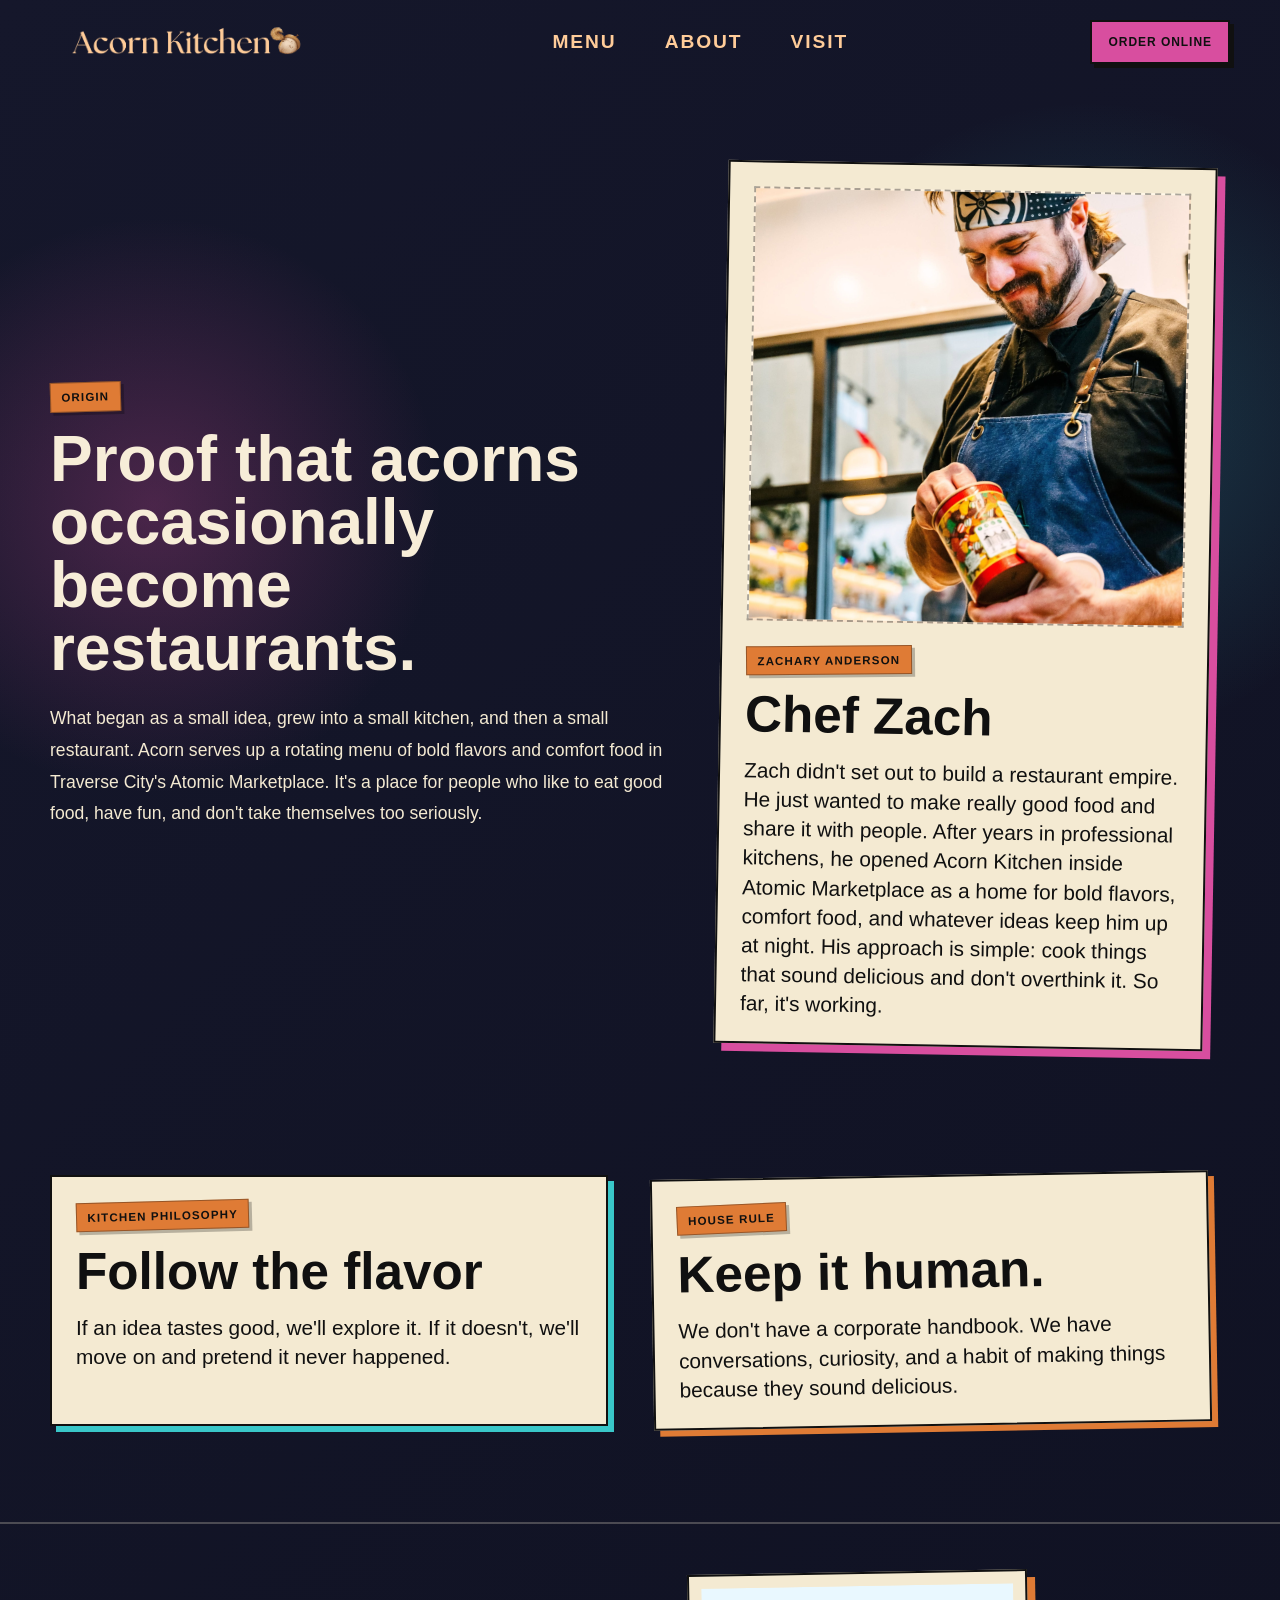
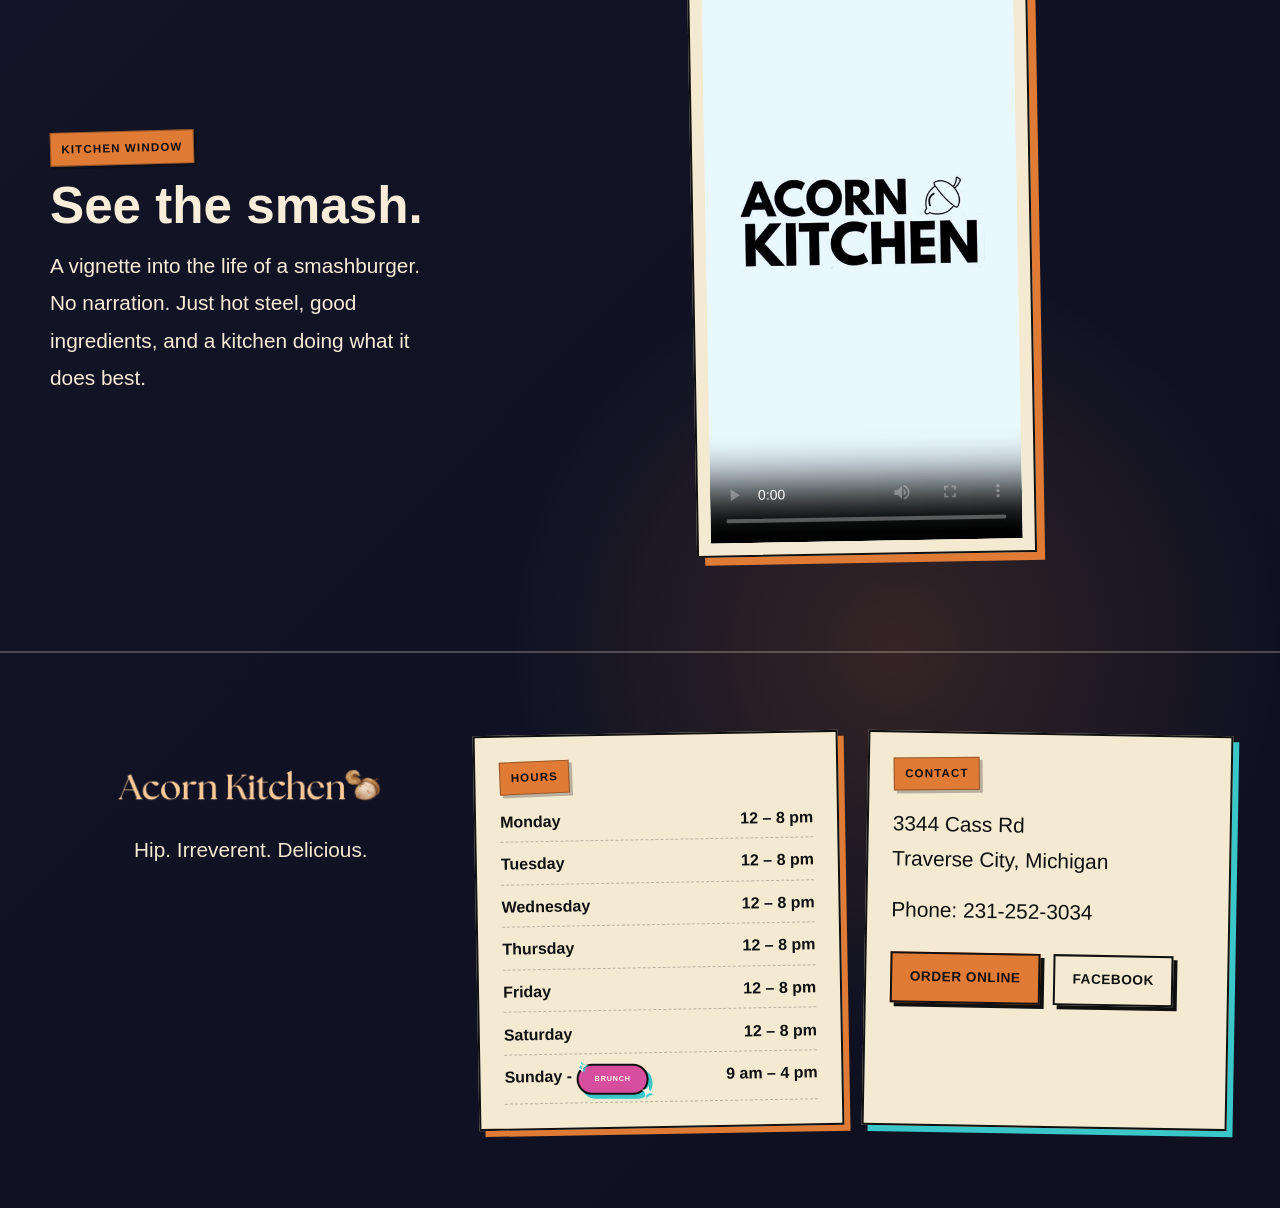
==== about.html @ ac41c6eb "Update monday hours" ====
<!DOCTYPE html>
<html lang="en">

<head>
  <!-- Google tag (gtag.js) -->
  <script async src="https://www.googletagmanager.com/gtag/js?id=G-6SKS304S5J"></script>
  <script>
    window.dataLayer = window.dataLayer || [];
    function gtag() { dataLayer.push(arguments); }
    gtag('js', new Date());

    gtag('config', 'G-6SKS304S5J');
  </script>
  <meta charset="UTF-8" />
  <meta name="viewport" content="width=device-width, initial-scale=1.0" />

  <title>About Acorn Kitchen | Chef Zach in Traverse City</title>
  <meta name="description"
    content="Acorn Kitchen is Chef Zach's Traverse City restaurant inside Atomic Marketplace, serving bold comfort food, burgers, shawarma, specials, and brunch.">

  <meta name="robots" content="index, follow">
  <link rel="canonical" href="https://acornkitchen.net/about.html">

  <meta property="og:site_name" content="Acorn Kitchen">
  <meta property="og:title" content="About Acorn Kitchen | Chef Zach in Traverse City">
  <meta property="og:description"
    content="Meet Chef Zach and Acorn Kitchen, a Traverse City restaurant inside Atomic Marketplace serving bold comfort food, burgers, shawarma, specials, and brunch.">
  <meta property="og:type" content="website">
  <meta property="og:url" content="https://acornkitchen.net/about.html">
  <meta property="og:image" content="https://acornkitchen.net/assets/images/chefzach2.jpg">
  <meta property="og:locale" content="en_US">

  <link rel="stylesheet" href="css/variables.css" />
  <link rel="stylesheet" href="css/global.css" />
  <link rel="stylesheet" href="css/navbar.css" />
  <link rel="stylesheet" href="css/footer.css" />
  <link rel="stylesheet" href="css/about.css" />

  <link rel="preconnect" href="https://fonts.googleapis.com" />
  <link rel="preconnect" href="https://fonts.gstatic.com" crossorigin />

  <link
    href="https://fonts.googleapis.com/css2?family=Syne:wght@400;500;600;700;800&family=Space+Grotesk:wght@400;500;600;700&display=swap"
    rel="stylesheet" />
  <link rel="icon" href="assets/images/fullboyhero.png">
</head>

<body>

  <header class="site-header">
    <nav class="navbar container">
      <a href="index.html" class="logo">
        <img src="assets/logos/acorn-wordmark-boy.png" alt="Acorn Kitchen" />
      </a>

      <ul class="nav-links">
        <li><a href="menu.html">Menu</a></li>
        <li><a href="about.html">About</a></li>
        <li><a href="contact.html">Visit</a></li>
      </ul>

      <a href="https://www.toasttab.com/local/order/acorn-kitchen-3344-cass-rd" class="order-btn" target="_blank"
        rel="noopener noreferrer">
        Order Online
      </a>
    </nav>
  </header>

  <main>

    <section class="about-hero">
      <div class="container about-layout">

        <div class="about-copy">
          <p class="stamp">Origin</p>

          <h1>
            Proof that acorns occasionally become restaurants.
          </h1>
          <p>
            What began as a small idea, grew into a small kitchen, and then a small restaurant.
            Acorn serves up a rotating menu of bold flavors and comfort food in Traverse City's Atomic Marketplace. It's
            a place for people who like to eat good food, have fun, and don't take themselves too seriously.
          </p>
        </div>

        <div class="chef-card">
          <div class="chef-photo">
            <img src="assets/images/chefzach2.jpg" alt="Chef Zach of Acorn Kitchen" />
          </div>

          <p class="stamp">Zachary Anderson</p>
          <h2>Chef Zach</h2>

          <p>
            Zach didn't set out to build a restaurant empire. He just wanted to make really good food and share it with
            people.
            After years in professional kitchens, he opened Acorn Kitchen inside Atomic Marketplace as a home for bold
            flavors,
            comfort food, and whatever ideas keep him up at night. His approach is simple: cook things that sound
            delicious and don't overthink it. So far, it's working.

          </p>
        </div>

      </div>
    </section>

    <section class="about-notes">
      <div class="container notes-grid">

        <article class="note-card">
          <p class="stamp">Kitchen Philosophy</p>
          <h2>Follow the flavor</h2>
          <p>
            If an idea tastes good, we'll explore it. If it doesn't, we'll move on and pretend it never happened.
          </p>
        </article>

        <article class="note-card">
          <p class="stamp">House Rule</p>
          <h2>Keep it human.</h2>
          <p>
            We don't have a corporate handbook. We have conversations, curiosity, and a habit of making things because
            they sound delicious.
          </p>
        </article>
      </div>
    </section>
    <section class="about-video">
      <div class="container video-card">
        <div class="video-copy">
          <p class="stamp">Kitchen Window</p>
          <h2>See the smash.</h2>
          <p>
            A vignette into the life of a smashburger. No narration. Just hot steel, good ingredients, and a kitchen
            doing what it does best.
          </p>
        </div>
        <div class="video-frame">
          <video id="burger-video" controls poster="assets/images/acorn-intro-poster.jpg">
            <source src="assets/videos/acorn-intro.mp4" type="video/mp4" />
            Your browser does not support the video tag.
          </video>
        </div>
      </div>
    </section>
  </main>
  <footer class="site-footer" id="visit">
    <div class="container footer-grid">
      <div class="footer-brand">
        <img src="assets/logos/acorn-wordmark-boy.png" alt="Acorn Kitchen" />
        <p>Hip. Irreverent. Delicious.</p>
      </div>

      <div class="footer-card">
        <p class="stamp">Hours</p>
        <ul class="hours-list">
          <li><span>Monday</span><span>12 – 8 pm</span></li>
          <li><span>Tuesday</span><span>12 – 8 pm</span></li>
          <li><span>Wednesday</span><span>12 – 8 pm</span></li>
          <li><span>Thursday</span><span>12 – 8 pm</span></li>
          <li><span>Friday</span><span>12 – 8 pm</span></li>
          <li><span>Saturday</span><span>12 – 8 pm</span></li>
          <li><span>Sunday - <div class="brunch-badge">Brunch</div></span><span>9 am – 4 pm</span></li>
        </ul>
      </div>

      <div class="footer-card">
        <p class="stamp">Contact</p>

        <p>
          3344 Cass Rd<br />
          Traverse City, Michigan
        </p>

        <p>
          Phone: <a href="tel:+12312523034">231-252-3034</a>
        </p>

        <div class="footer-actions">
          <a href="https://www.toasttab.com/local/order/acorn-kitchen-3344-cass-rd" class="btn btn-dark" target="_blank"
            rel="noopener noreferrer">
            Order Online
          </a>

          <a href="https://www.facebook.com/profile.php?id=61582968557086" class="btn btn-paper" target="_blank"
            rel="noopener noreferrer">
            Facebook
          </a>
        </div>
      </div>
    </div>
  </footer>
</body>
<script>
  const video = document.getElementById('burger-video');
  video.volume = 0.25;
</script>

</html>
---- css/variables.css ----
:root {
  --bg: #15172b;
  --bg-deep: #0e1020;

  --paper: #f4ead2;
  --paper-dark: #dbcaa6;

  --ink: #101010;
  --cream-ink: #f7edd8;
  --logo-ink: #ffcc99;

  --brown: #7a3b18;
  --olive: #9b9a4a;
  --orange: #df7b35;
  --pink: #d84e9f;
  --cyan: #39c7c9;
  --cherry: #c72f3a;
  --cherry-dark: #9f1f2f;

  --white: #fff8e8;

  --container: 1180px;

  --heading-font: "Sora", sans-serif;
--body-font: "Sora", sans-serif;

  --border: 2px solid var(--ink);
  --stamp-border: 1px solid rgba(16,16,16,.35);
}
---- css/global.css ----
@import url("./variables.css");

*,
*::before,
*::after {
  box-sizing: border-box;
}

html {
  scroll-behavior: smooth;
}

body {
  position: relative;
  margin: 0;
  background:
    radial-gradient(circle at 12% 18%, rgba(216, 78, 159, 0.28), transparent 18rem),
    radial-gradient(circle at 85% 15%, rgba(57, 199, 201, 0.22), transparent 20rem),
    radial-gradient(circle at 70% 80%, rgba(223, 123, 53, 0.18), transparent 24rem),
    linear-gradient(135deg, var(--bg), var(--bg-deep));
  color: var(--cream-ink);
  font-family: var(--body-font);
  line-height: 1.5;
  overflow-x: hidden;
}


img {
  display: block;
  max-width: 100%;
}

a {
  color: inherit;
  text-decoration: none;
}

ul {
  margin: 0;
  padding: 0;
  list-style: none;
}

button {
  font: inherit;
}

.container {
  width: min(var(--container), calc(100% - 2rem));
  margin-inline: auto;
}

h1,
h2,
h3 {
  margin: 0;
  font-family: var(--heading-font);
  line-height: 0.98;
}

h1 {
  font-size: clamp(3rem, 6vw, 5.8rem);
}

h2 {
  font-size: clamp(2.2rem, 4vw, 4rem);
}

p {
  margin: 0;
}

.btn {
  display: inline-flex;
  align-items: center;
  justify-content: center;
  width: fit-content;
  padding: 0.85rem 1.1rem;
  border: var(--border);
  font-size: 0.85rem;
  font-weight: 800;
  text-transform: uppercase;
  letter-spacing: 0.04em;
  box-shadow: 4px 4px 0 var(--ink);
  transition: transform 160ms ease, box-shadow 160ms ease;
}

.btn:hover {
  transform: translate(2px, 2px);
  box-shadow: 2px 2px 0 var(--ink);
}

.btn-dark {
  background: var(--orange);
  color: var(--ink);
}

.btn-paper {
  background: var(--paper);
  color: var(--ink);
}
.btn-cherry-order {
  background: var(--cherry-dark);
  color: var(--ink);
}

.btn-cherry-directions {
  background: var(--paper);
  color: var(--ink);
}

.stamp {
  display: inline-block;
  width: fit-content;

  margin-bottom: 1rem;
  padding: 0.35rem 0.65rem;

  background: var(--orange);
  color: var(--ink);

  border: var(--stamp-border);

  box-shadow: 3px 3px 0 rgba(0, 0, 0, 0.25);

  font-size: 0.72rem;
  font-weight: 900;

  text-transform: uppercase;
  letter-spacing: 0.1em;

  transform: rotate(-1.5deg);
}

.stamp-light {
  background: var(--paper);
  color: var(--ink);
}

::selection {
  background: var(--orange);
  color: var(--ink);
}
.feed-section {
  padding: clamp(3rem, 6vw, 5rem) 0;
}

.split-section {
  display: grid;
  grid-template-columns: 0.85fr minmax(280px, 520px);
  gap: clamp(2rem, 5vw, 4rem);
  align-items: start;
}

.feed-section h2 {
  max-width: 9ch;
}

.facebook-frame {
  width: 100%;
  max-width: 520px;
  justify-self: end;

  padding: 0.75rem;
  background: var(--paper);
  border: var(--border);
  box-shadow: 8px 8px 0 var(--cyan);

  overflow: hidden;
  transform: rotate(-0.5deg);
}

.facebook-frame iframe {
  display: block;
  width: 100%;
  max-width: 100%;
  height: 520px;
  border: 0;
  overflow: hidden;
  background: var(--white);
}
.brunch-badge {
  position: relative;
  display: inline-flex;
  align-items: center;
  width: fit-content;
  left: 0.rem;
  padding: 0.5rem 1rem;
  background: var(--pink);
  color: var(--white);
  border: 2px solid var(--ink);
  border-radius: 999px;
  font-size: 0.45rem;
  font-weight: 900;
  text-transform: uppercase;
  letter-spacing: 0.12em;

  box-shadow: 4px 4px 0 var(--cyan);
  transform: rotate(1deg);
}

.brunch-badge::before,
.brunch-badge::after {
  position: absolute;
  color: var(--white);
  line-height: 1;
  text-shadow: 1px 1px 1px var(--cyan);
  pointer-events: none;
  z-index: 2;
  font-weight: 600;
}

.brunch-badge::before {
  content: "✧";
  top: -0.35rem;
  left: -0.25rem;
  font-size: 1rem;
  transform: rotate(-18deg);
}

.brunch-badge::after {
  content: "✦";
  right: -0.5rem;
  bottom: -0.45rem;
  font-size: 0.95rem;
  transform: rotate(18deg);
}
.tourist-pop {
  position: fixed;
  right: 1rem;
  bottom: 1rem;
  z-index: 999;

  width: min(340px, calc(100vw - 2rem));
  padding: 1rem;

  background: var(--paper);
  color: var(--ink);
  border: var(--border);
  box-shadow: 6px 6px 0 var(--cherry-dark);

  transform: rotate(-0.5deg);
}

.tourist-pop[hidden] {
  display: none;
}

.tourist-pop-close {
  position: absolute;
  top: 0.4rem;
  right: 0.55rem;

  border: 0;
  background: transparent;
  color: var(--ink);

  font-size: 1.6rem;
  font-weight: 900;
  line-height: 1;
  cursor: pointer;
}

.tourist-pop-kicker {
  margin-bottom: 0.35rem;
  color: var(--cherry-dark);
  font-size: 0.68rem;
  font-weight: 900;
  text-transform: uppercase;
  letter-spacing: 0.1em;
}

.tourist-pop h2 {
  margin-bottom: 0.45rem;
  font-size: clamp(1.35rem, 4vw, 1.8rem);
}

.tourist-pop p {
  margin-bottom: 0.75rem;
  font-size: 0.9rem;
  font-weight: 600;
  line-height: 1.4;
}

.tourist-pop-actions {
  display: flex;
  gap: 0.55rem;
  flex-wrap: wrap;
}
.tourist-pop-actions .btn {
  padding: 0.65rem 0.8rem;
  font-size: 0.72rem;
}
@media (max-width: 650px) {
  .tourist-pop {
    left: 0.75rem;
    right: 0.75rem;
    bottom: 0.75rem;
    width: auto;
    padding: 0.9rem;
    transform: none;
  }

  .tourist-pop h2 {
    font-size: 1.35rem;
  }

  .tourist-pop-actions .btn {
    flex: 1;
    width: auto;
  }
}
@media (max-width: 800px) {
  .split-section {
    grid-template-columns: 1fr;
  }

  .facebook-frame {
    justify-self: stretch;
    max-width: 100%;
    transform: none;
  }
}
@media (max-width: 650px) {
  h1 {
    font-size: clamp(2.5rem, 13vw, 4rem);
  }

  h2 {
    font-size: clamp(2rem, 10vw, 3rem);
  }

  .container {
    width: calc(100% - 2.5rem);
    max-width: var(--container);
    margin-inline: auto;

  }

  .btn {
    width: 100%;
    text-align: center;
  }
}
---- css/navbar.css ----
.site-header {
  padding: 1.25rem 0;
}

.navbar {
  display: flex;
  align-items: center;
  justify-content: space-between;
  gap: 2rem;
}

.logo {
  position: relative;
  display: block;
  width: 260px;
  padding-left: 1rem;
}

.logo img {
  width: 100%;
  height: auto;
}

.nav-links {
  display: flex;
  align-items: center;
  gap: 3rem;
}

.nav-links a {
  color: var(--logo-ink);

  font-size: 1.2rem;
  font-weight: 800;

  text-transform: uppercase;
  letter-spacing: 0.1em;
  transition: .2s ease;
}

.nav-links li:nth-child(2) a {

  color: var(--logo-ink);

}

.nav-links li:nth-child(3) a {

  color: var(--logo-ink);

}

.nav-links a:hover {
  transform: translateY(-2px);
  color: var(--orange);
}

.order-btn {
  padding: 0.7rem 1rem;

  background: var(--pink);
  color: var(--ink);

  border: var(--border);

  box-shadow: 4px 4px 0 var(--ink);

  font-size: 0.75rem;
  font-weight: 800;

  text-transform: uppercase;
  letter-spacing: 0.08em;
}

.order-btn:hover {
  transform: translate(2px, 2px);
  box-shadow: 2px 2px 0 var(--ink);
}

@media (max-width: 900px) {
  .navbar {
    flex-direction: column;
    align-items: flex-start;
  }

  .logo {
    width: min(230px, 80vw);
    margin: 0 auto;
  }

  .nav-links {
    width: 100%;

    display: flex;
    justify-content: center;
    align-items: center;

    gap: 1.25rem;

    flex-wrap: wrap;
  }

  .nav-links li {
    display: flex;
  }

  .nav-links a {
    font-size: 0.9rem;
    letter-spacing: 0.06em;
  }

  .order-btn {
    width: min(180px, 100%);
    justify-content: center;
    margin: 0 auto;
    text-align: center;
  }
}
@media (max-width: 650px) {

  .site-header {
    padding: 1rem 0;
  }

  .navbar {
    gap: 1rem;

    flex-direction: column;
    align-items: center;

    text-align: center;
  }

  .logo {
    width: min(230px, 80vw);
    margin: 0 auto;
  }

  .nav-links {
    width: 100%;

    display: flex;
    justify-content: center;
    align-items: center;

    gap: 1.25rem;

    flex-wrap: wrap;
  }

  .nav-links li {
    display: flex;
  }

  .nav-links a {
    font-size: 0.9rem;
    letter-spacing: 0.06em;
  }

  .order-btn {
    width: min(280px, 100%);
    justify-content: center;
  }

}
---- css/footer.css ----
.site-footer {
  padding: 5rem 0;
  border-top: 2px solid rgba(247, 237, 216, 0.25);
}

.footer-grid {
  display: grid;
  grid-template-columns: 1.1fr 1fr 1fr;
  gap: 1.5rem;
  align-items: stretch;
}

.footer-brand {
  padding: 2rem;
}

.footer-brand img {
  width: 280px;
  margin: 0 auto 1.5rem;
}

.footer-brand p {
  max-width: 34ch;
  color: var(--paper);
  line-height: 1.7;
  text-align: center;
}

.footer-card {
  padding: 1.5rem;
  background: var(--paper);
  color: var(--ink);
  border: var(--border);
  box-shadow: 6px 6px 0 var(--orange);
}

.footer-card:nth-child(2) {
  transform: rotate(-1deg);
}

.footer-card:nth-child(3) {
  transform: rotate(1deg);
  box-shadow: 6px 6px 0 var(--cyan);
}

.hours-list {
  display: grid;
  gap: 0.65rem;
}

.hours-list li {
  display: flex;
  justify-content: space-between;
  gap: 1rem;
  border-bottom: 1px dashed rgba(16, 16, 16, 0.25);
  padding-bottom: 0.45rem;
  font-weight: 700;
}

.footer-card p {
  margin-bottom: 1rem;
  line-height: 1.7;
}

.footer-actions {
  display: flex;
  flex-wrap: wrap;
  gap: 0.8rem;
  margin-top: 1.5rem;
}

@media (max-width: 900px) {
  .footer-grid {
    grid-template-columns: 1fr;
  }

  .footer-brand {
    display: flex;
    flex-direction: column;
    align-items: center;
    text-align: center;
  }

  .footer-brand p {
    margin-left: auto;
    margin-right: auto;
  }

  .footer-card {
    transform: none !important;
  }
}
@media (max-width: 650px) {
  .category-card,
  .chef-card,
  .note-card,
  .visit-card,
  .hours-card,
  .footer-card,
  .menu-cta-card {
    transform: none !important;
    box-shadow: 5px 5px 0 var(--orange);
  }

  .hours-list li {
    flex-direction: column;
    gap: 0.15rem;
  }
}
---- css/about.css ----
.about-hero {
  padding: 5rem 0;
}
.about-layout {
  display: grid;
  grid-template-columns: 1.1fr 0.9fr;
  gap: 3rem;
  align-items: center;
}
h1 {
    font-size: 4rem;
}
.about-copy p:not(.stamp) {
  max-width: 620px;
  margin-top: 1.5rem;
  color: var(--paper);
  font-size: 1.1rem;
  line-height: 1.8;
}

.chef-card,
.note-card {
  background: var(--paper);
  color: var(--ink);
  border: var(--border);
  margin-right: 20px;
}

.chef-card {
  padding: 1.5rem;
  box-shadow: 8px 8px 0 var(--pink);
  transform: rotate(1deg);
}

.chef-photo {
  display: grid;
  place-items: center;
  min-height: 360px;
  margin-bottom: 1.5rem;
  border: 2px dashed rgba(16, 16, 16, 0.35);
  background:
    linear-gradient(135deg, rgba(223, 123, 53, 0.18), transparent),
    var(--white);
}

.chef-photo span {
  font-weight: 800;
  text-transform: uppercase;
  letter-spacing: 0.08em;
}

.chef-card h2,
.note-card h2 {
  margin-bottom: 1rem;
}

.chef-card p,
.note-card p {
  line-height: 1.4;
}

.about-notes {
  padding: 3rem 0 6rem;
}

.notes-grid {
  display: grid;
  grid-template-columns: 1fr 1fr;
  gap: 1.5rem;
}

.note-card {
  padding: 1.5rem;
  box-shadow: 6px 6px 0 var(--cyan);
}

.note-card:nth-child(2) {
  box-shadow: 6px 6px 0 var(--orange);
  transform: rotate(-1deg);
}
.about-video {
  border-top: 2px solid rgba(247, 237, 216, 0.25);
  padding: 0 0 6rem;
  padding-top: 3rem;
}

.video-card {
  display: grid;
  grid-template-columns: 0.7fr 1.3fr;
  gap: 3rem;
  align-items: center;
}

.video-frame {
  max-width: 340px;
  margin: 0 auto;
  padding: 0.75rem;
  background: var(--paper);
  border: var(--border);
  box-shadow: 8px 8px 0 var(--orange);
  transform: rotate(-1deg);
}

.video-frame video {
  display: block;
  width: 100%;
  aspect-ratio: 9 / 16;
  object-fit: cover;
}

.video-copy h2 {
  margin-bottom: 1rem;
}

.video-copy p {
  max-width: 55ch;
  line-height: 1.8;
}
p {
  font-size: 1.3rem;
  font-weight: 400;
}
@media (max-width: 900px) {
  .about-layout,
  .notes-grid {
    grid-template-columns: 1fr;
  }

  .chef-card,
  .note-card {
    transform: none !important;
    padding: 1.15rem;
  }
  .video-card {
    grid-template-columns: 1fr;

  }
}
@media (max-width: 650px) {
  .category-card,
  .chef-card,
  .note-card,
  .visit-card,
  .hours-card,
  .footer-card,
  .menu-cta-card {
    transform: none !important;
  }

  .hours-list li {
    flex-direction: column;
    gap: 0.15rem;
  }
  .about-video {
    padding: 0 0 4rem;
  }

  .video-card {
    padding: 1.15rem;
  }

  .video-copy h2 {
    font-size: 1.6rem;
  }
}
@media (max-width: 900px) {
  .about-hero {
    padding: 4rem 0 3rem;
  }

  .about-layout {
    gap: 2.25rem;
  }

  h1 {
    font-size: clamp(2.6rem, 8vw, 4rem);
    line-height: 0.95;
  }

  .about-copy p:not(.stamp) {
    max-width: 100%;
  }
}

@media (max-width: 650px) {
  .about-hero {
    padding: 3rem 0 2rem;
  }

  .about-layout {
    gap: 2rem;
  }

  h1 {
    font-size: clamp(2.35rem, 13vw, 3.25rem);
    line-height: 0.95;
  }

  .about-copy p:not(.stamp) {
    margin-top: 1rem;
    font-size: 1rem;
    line-height: 1.65;
  }

  .chef-card,
  .note-card {
    padding: 1.15rem;
  }

  .chef-photo {
    min-height: 240px;
    margin-bottom: 1rem;
  }

  .chef-card h2,
  .note-card h2 {
    font-size: 1.45rem;
  }

  .about-notes {
    padding: 2rem 0 4rem;
  }

  .notes-grid {
    gap: 1.25rem;
  }

  .category-card,
  .chef-card,
  .note-card,
  .visit-card,
  .hours-card,
  .footer-card,
  .menu-cta-card {
    transform: none !important;
  }

  .hours-list li {
    flex-direction: column;
    gap: 0.15rem;
  }
}
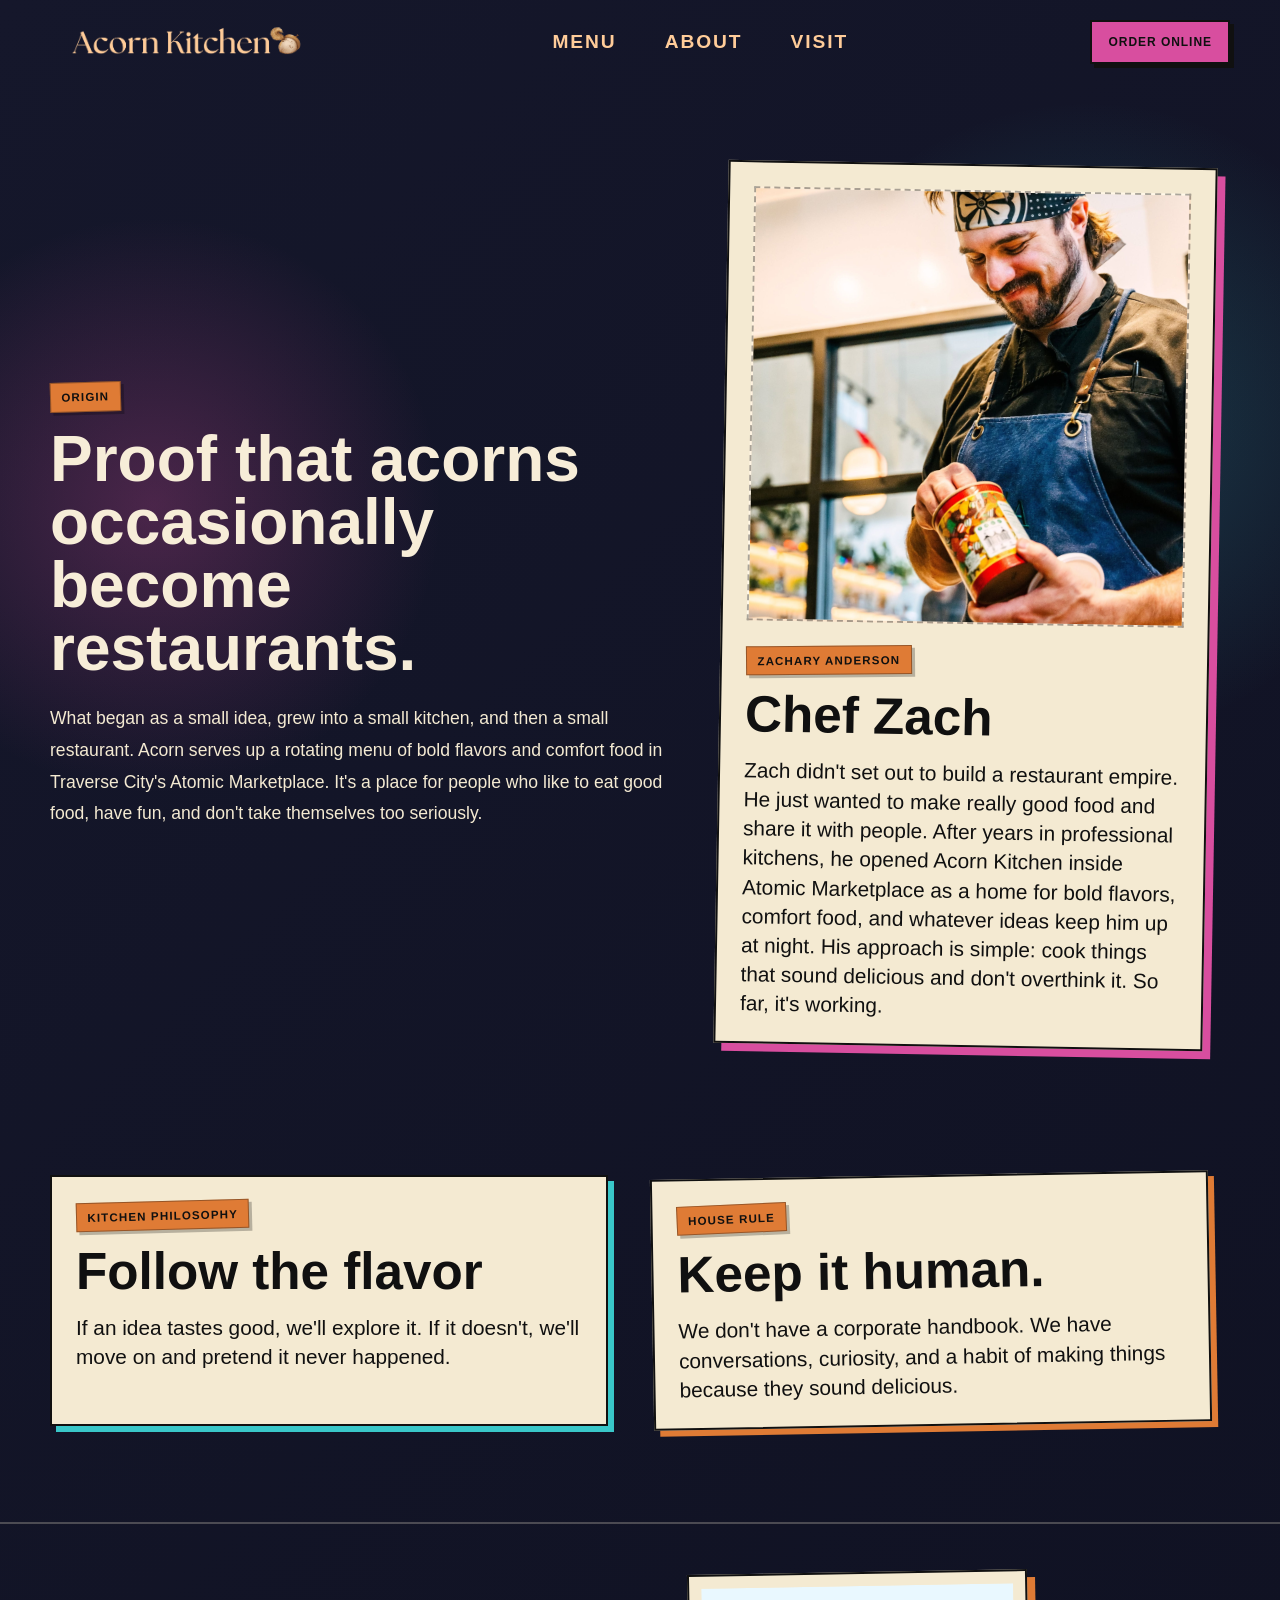
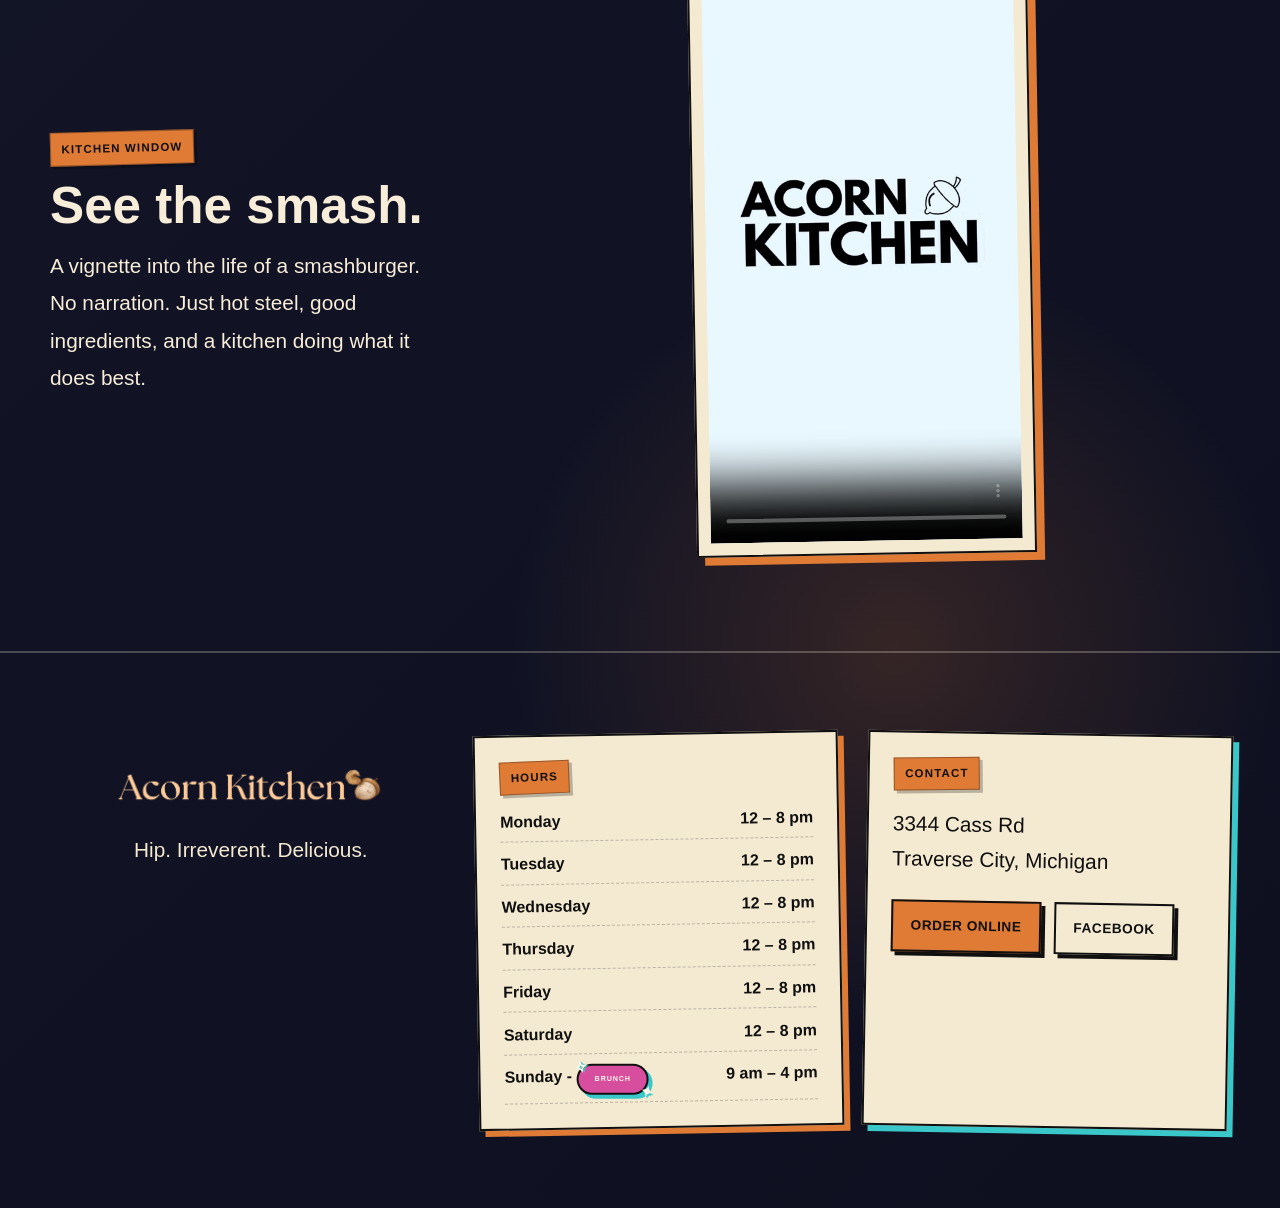
==== commit f87e0031: "Pause phone number" ====
--- a/about.html
+++ b/about.html
@@ -173,11 +173,11 @@
           3344 Cass Rd<br />
           Traverse City, Michigan
         </p>
-
+        <!-- PAUSE PHONE NUMBER
         <p>
           Phone: <a href="tel:+12312523034">231-252-3034</a>
         </p>
-
+        -->
         <div class="footer-actions">
           <a href="https://www.toasttab.com/local/order/acorn-kitchen-3344-cass-rd" class="btn btn-dark" target="_blank"
             rel="noopener noreferrer">
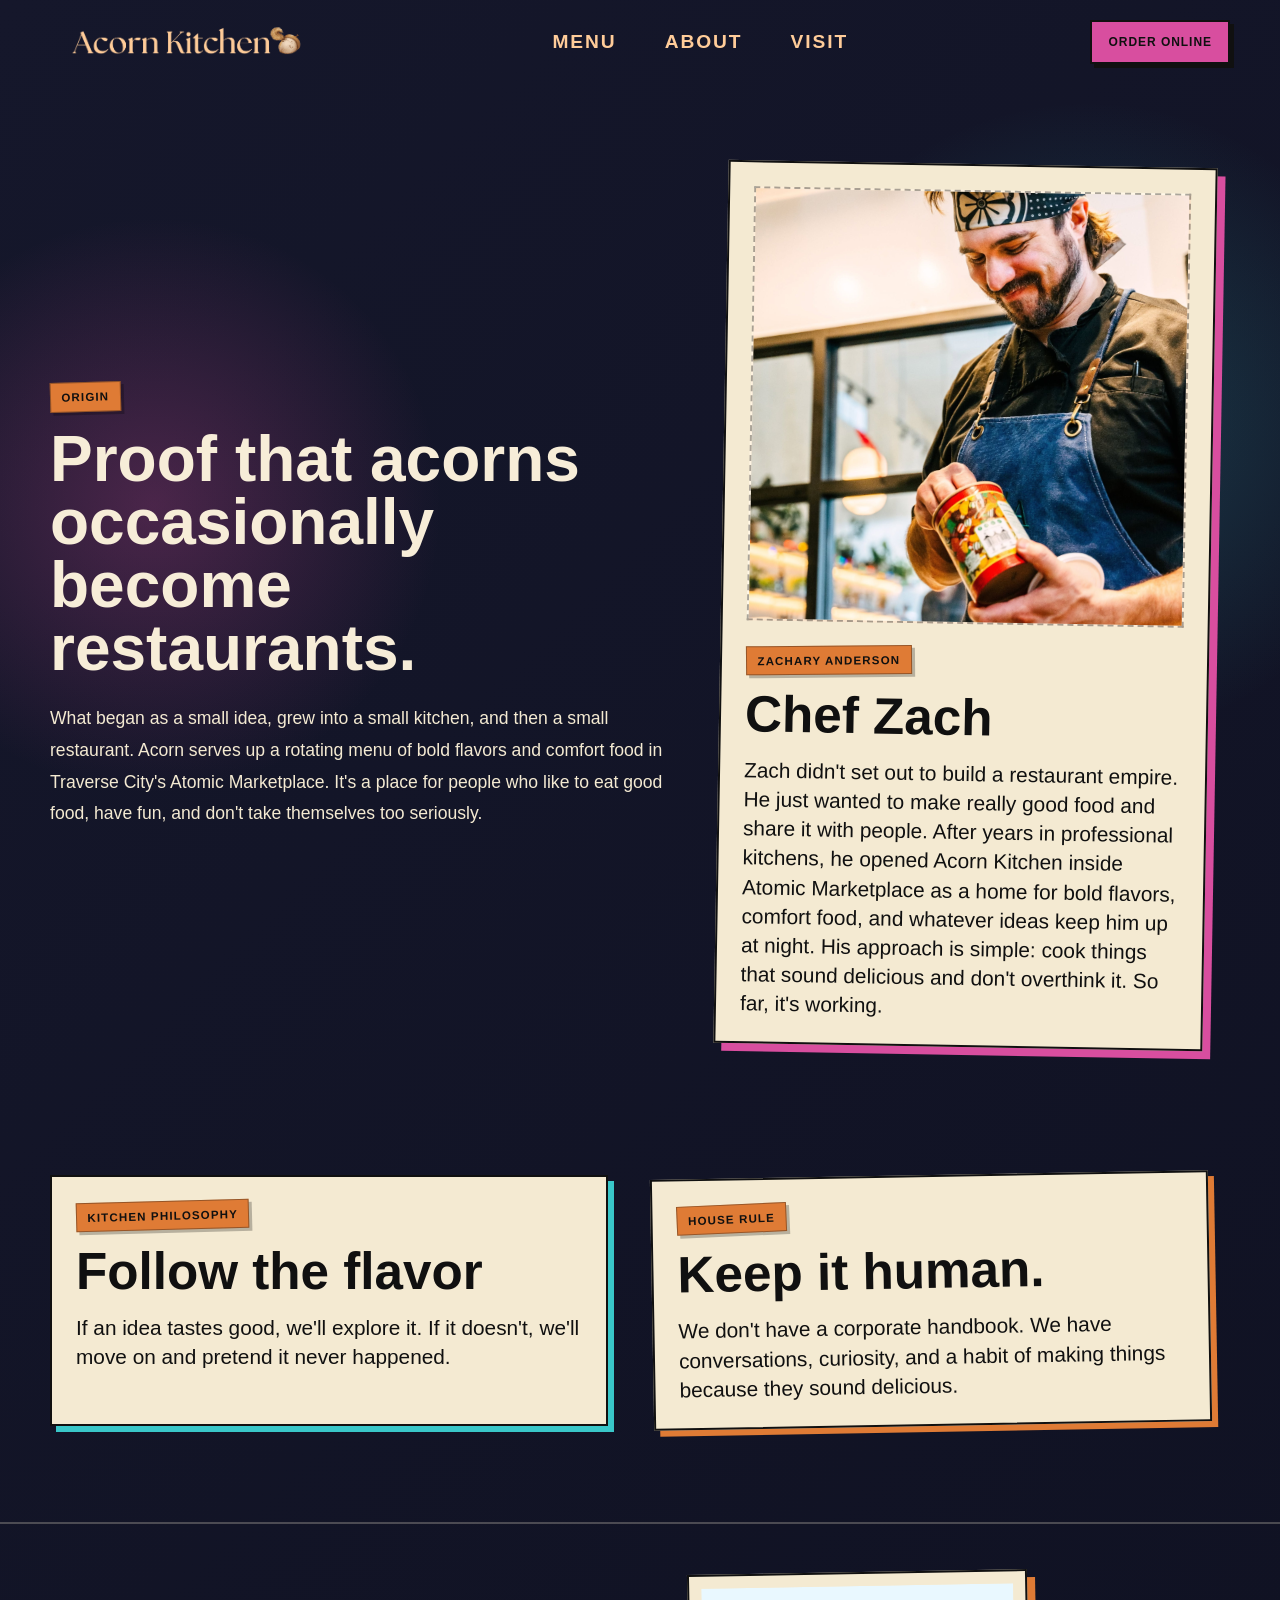
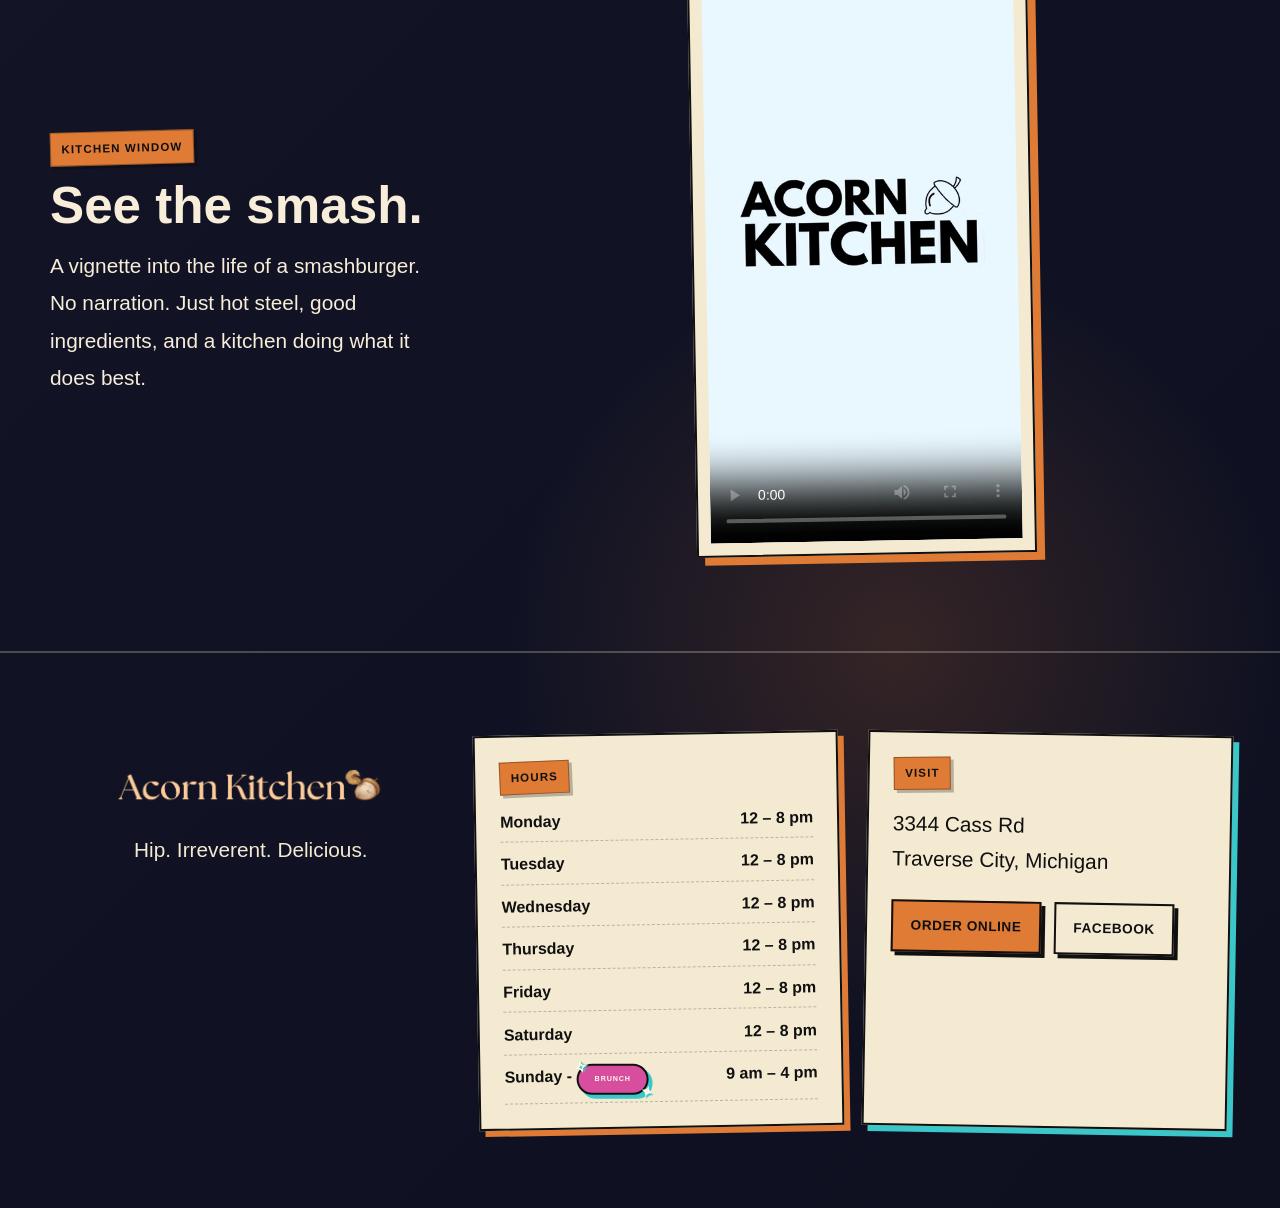
==== commit 873d933f: "Remove phone number from contact page and change CONTACT stamps to VISIT" ====
--- a/about.html
+++ b/about.html
@@ -167,7 +167,7 @@
       </div>
 
       <div class="footer-card">
-        <p class="stamp">Contact</p>
+        <p class="stamp">Visit</p>
 
         <p>
           3344 Cass Rd<br />
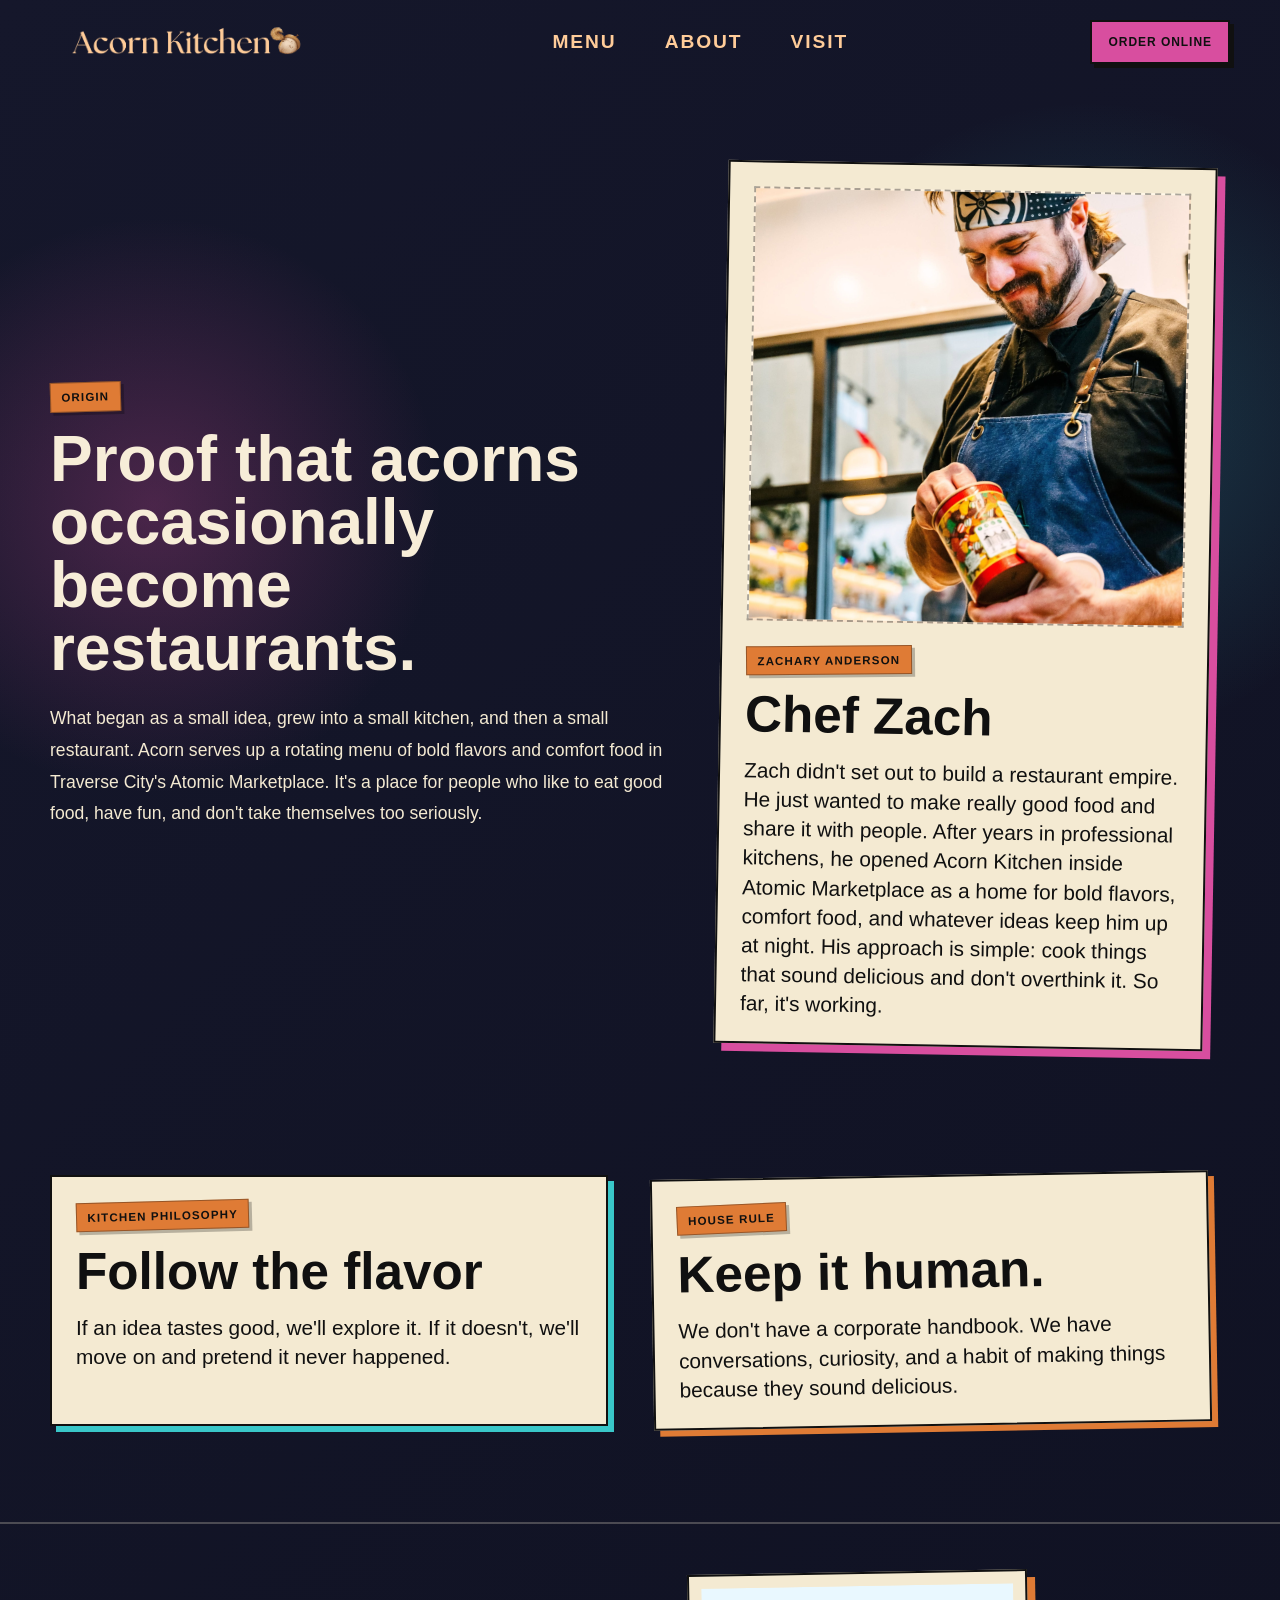
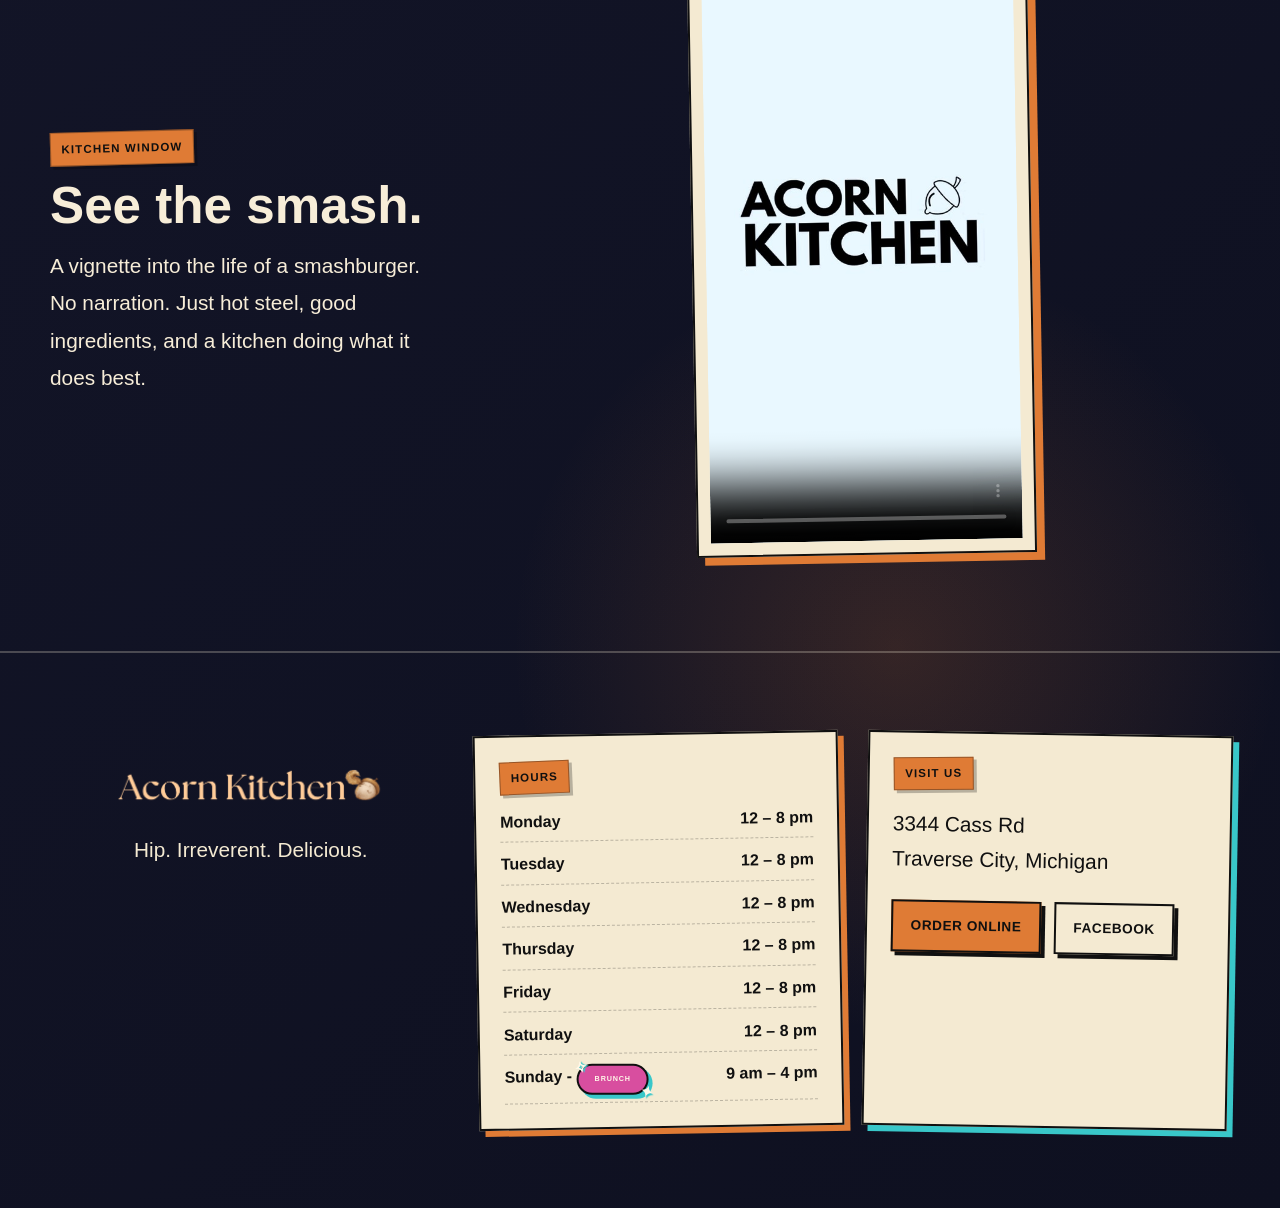
==== commit 0c0e6360: "change visit stamps to visit us" ====
--- a/about.html
+++ b/about.html
@@ -167,7 +167,7 @@
       </div>
 
       <div class="footer-card">
-        <p class="stamp">Visit</p>
+        <p class="stamp">Visit Us</p>
 
         <p>
           3344 Cass Rd<br />
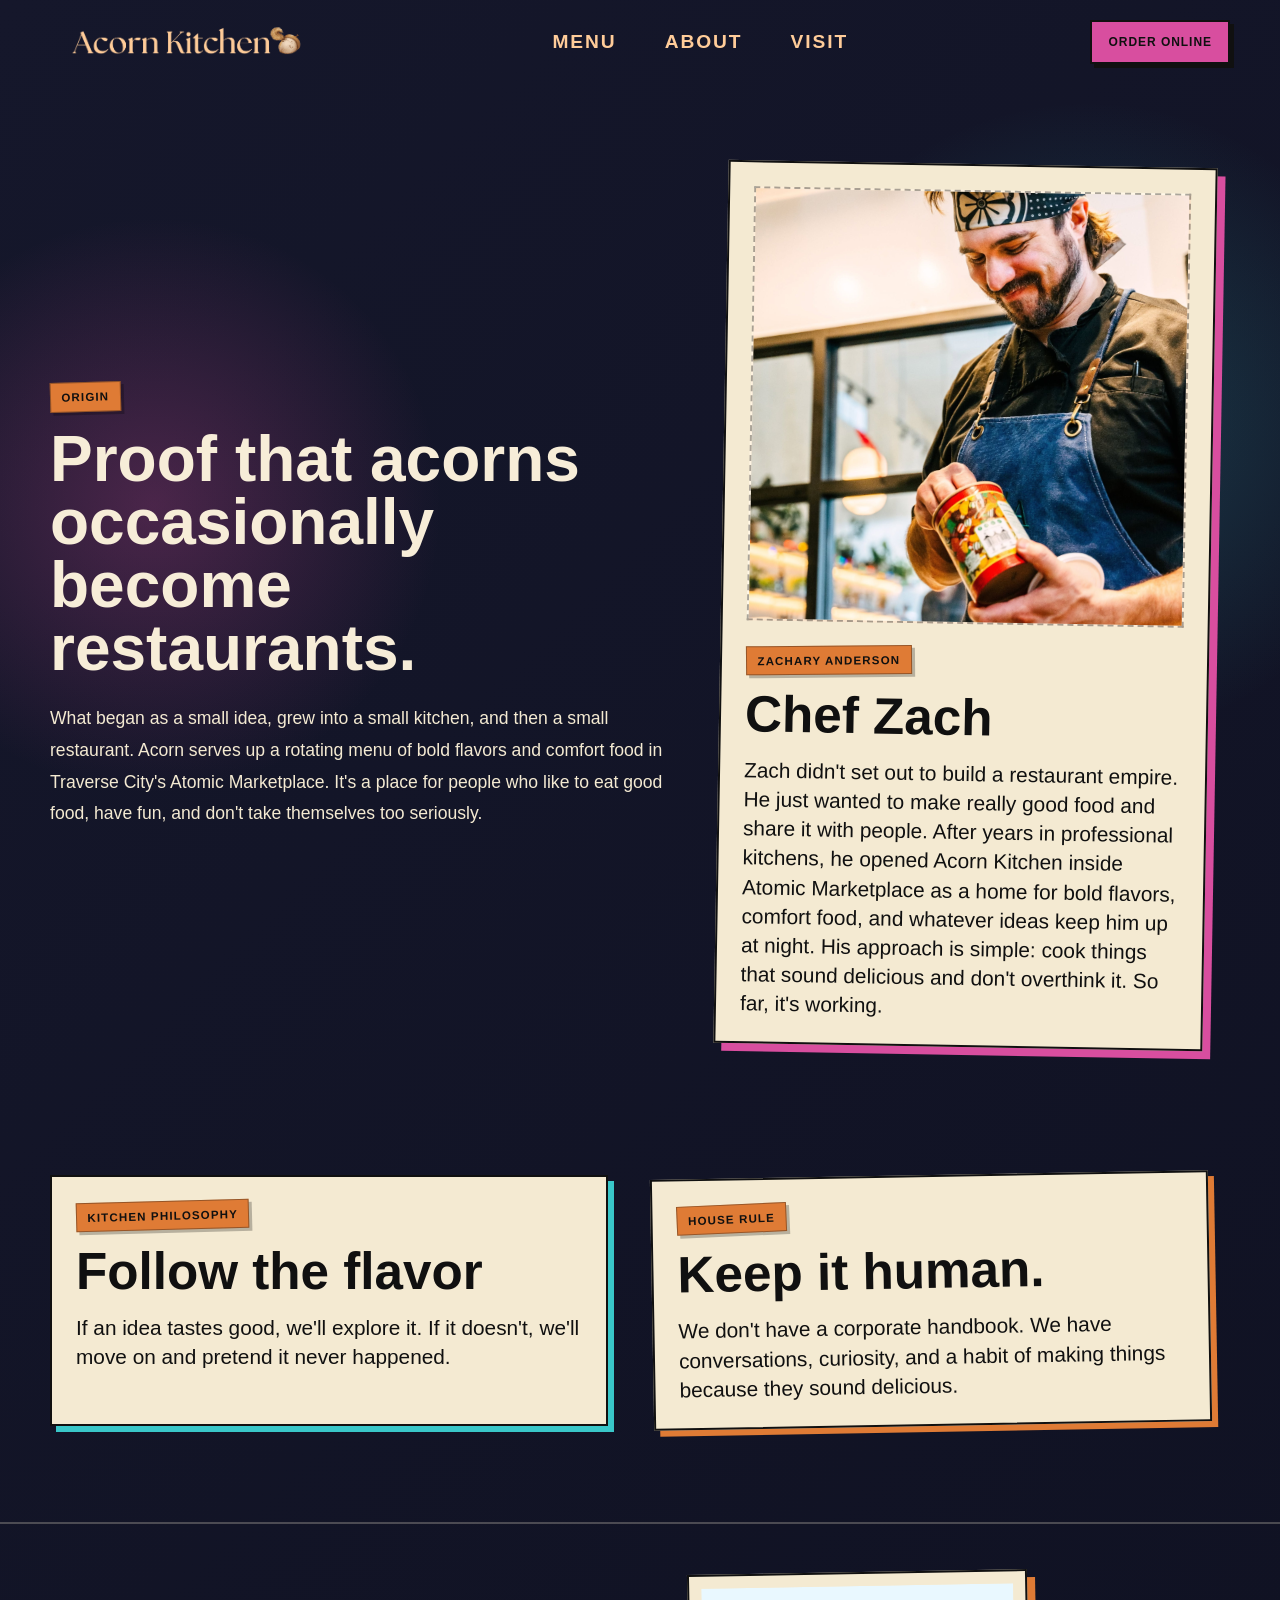
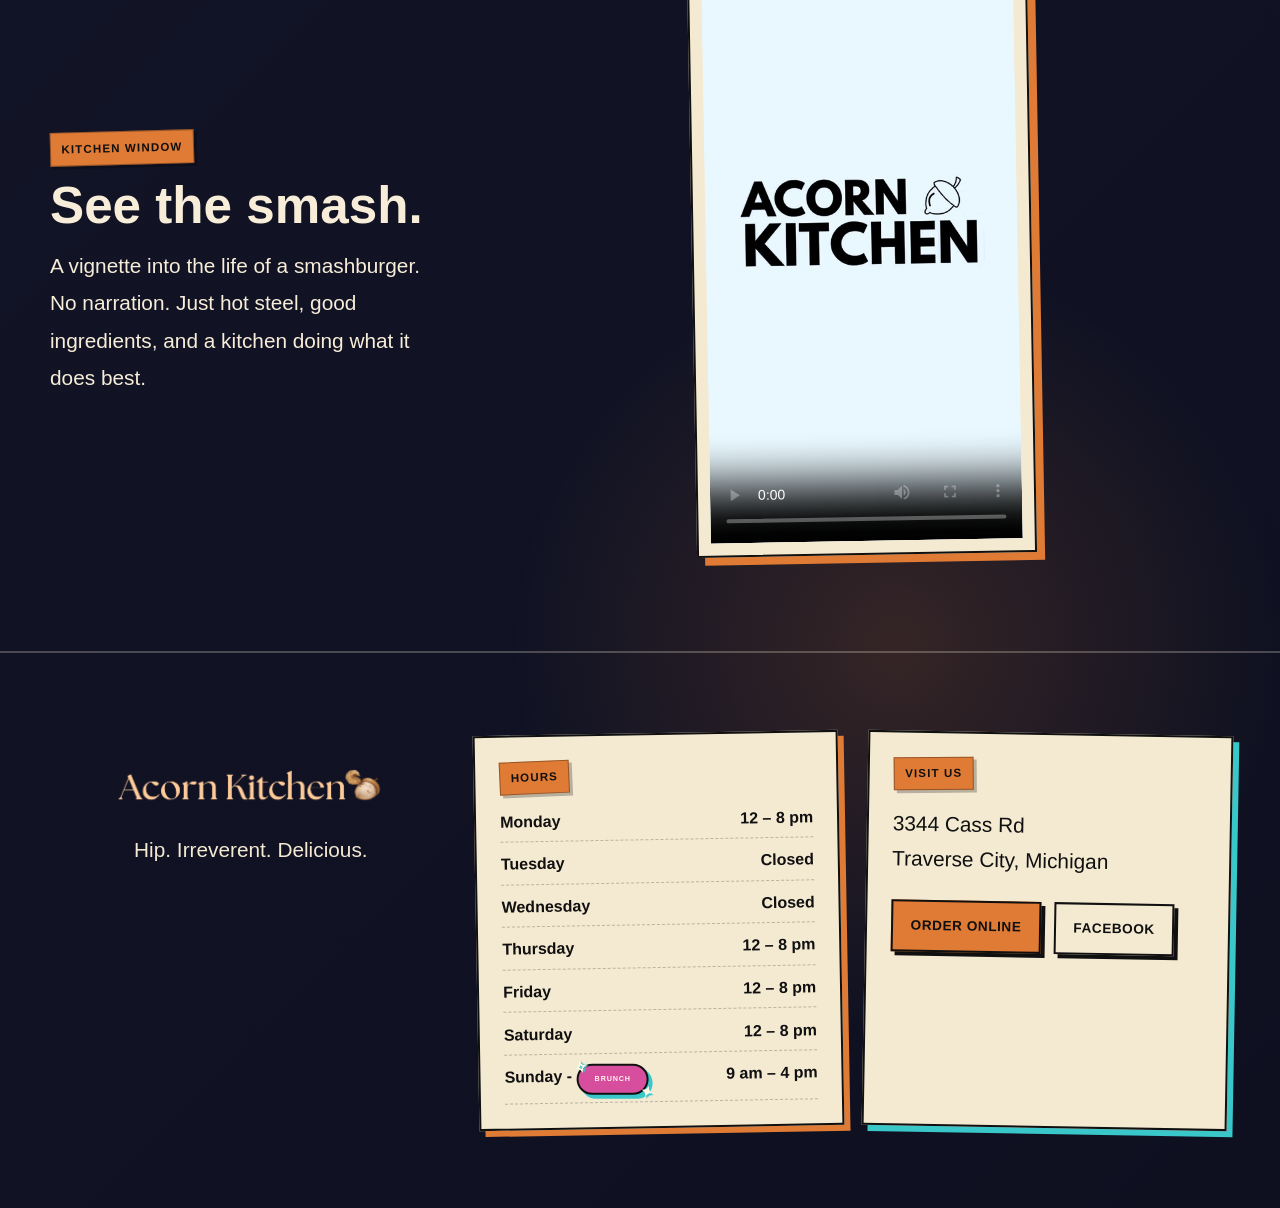
==== commit 94ffea37: "Update hours, closed on tue-wed." ====
--- a/about.html
+++ b/about.html
@@ -157,8 +157,8 @@
         <p class="stamp">Hours</p>
         <ul class="hours-list">
           <li><span>Monday</span><span>12 – 8 pm</span></li>
-          <li><span>Tuesday</span><span>12 – 8 pm</span></li>
-          <li><span>Wednesday</span><span>12 – 8 pm</span></li>
+          <li><span>Tuesday</span><span>Closed</span></li>
+          <li><span>Wednesday</span><span>Closed</span></li>
           <li><span>Thursday</span><span>12 – 8 pm</span></li>
           <li><span>Friday</span><span>12 – 8 pm</span></li>
           <li><span>Saturday</span><span>12 – 8 pm</span></li>
--- a/css/global.css
+++ b/css/global.css
@@ -96,15 +96,6 @@
 }
 
 .btn-paper {
-  background: var(--paper);
-  color: var(--ink);
-}
-.btn-cherry-order {
-  background: var(--cherry-dark);
-  color: var(--ink);
-}
-
-.btn-cherry-directions {
   background: var(--paper);
   color: var(--ink);
 }
@@ -225,90 +216,135 @@
   font-size: 0.95rem;
   transform: rotate(18deg);
 }
-.tourist-pop {
-  position: fixed;
-  right: 1rem;
-  bottom: 1rem;
-  z-index: 999;
-
-  width: min(340px, calc(100vw - 2rem));
-  padding: 1rem;
-
-  background: var(--paper);
-  color: var(--ink);
-  border: var(--border);
-  box-shadow: 6px 6px 0 var(--cherry-dark);
-
-  transform: rotate(-0.5deg);
-}
-
-.tourist-pop[hidden] {
-  display: none;
-}
-
-.tourist-pop-close {
-  position: absolute;
-  top: 0.4rem;
-  right: 0.55rem;
-
-  border: 0;
-  background: transparent;
-  color: var(--ink);
-
-  font-size: 1.6rem;
-  font-weight: 900;
-  line-height: 1;
-  cursor: pointer;
-}
-
-.tourist-pop-kicker {
-  margin-bottom: 0.35rem;
-  color: var(--cherry-dark);
-  font-size: 0.68rem;
-  font-weight: 900;
-  text-transform: uppercase;
-  letter-spacing: 0.1em;
-}
-
-.tourist-pop h2 {
-  margin-bottom: 0.45rem;
-  font-size: clamp(1.35rem, 4vw, 1.8rem);
-}
-
-.tourist-pop p {
-  margin-bottom: 0.75rem;
-  font-size: 0.9rem;
-  font-weight: 600;
-  line-height: 1.4;
-}
-
-.tourist-pop-actions {
-  display: flex;
-  gap: 0.55rem;
-  flex-wrap: wrap;
-}
-.tourist-pop-actions .btn {
-  padding: 0.65rem 0.8rem;
-  font-size: 0.72rem;
-}
-@media (max-width: 650px) {
-  .tourist-pop {
-    left: 0.75rem;
-    right: 0.75rem;
-    bottom: 0.75rem;
-    width: auto;
-    padding: 0.9rem;
-    transform: none;
-  }
-
-  .tourist-pop h2 {
-    font-size: 1.35rem;
-  }
-
-  .tourist-pop-actions .btn {
-    flex: 1;
-    width: auto;
-  }
+/* =========================
+   SITE POPUP OVERLAY
+   ========================= */
+
+.site-popup-overlay {
+    position: fixed;
+    inset: 0;
+
+    display: flex;
+    align-items: center;
+    justify-content: center;
+
+    padding: 24px;
+
+    background: rgba(0, 0, 0, 0.75);
+
+    z-index: 9998;
+}
+
+.site-popup-overlay[hidden] {
+    display: none;
+}
+/* =========================
+   SITE POPUP
+   ========================= */
+  
+
+.site-popup {
+
+    width: min(380px, calc(100vw - 32px));
+    max-height: calc(100vh - 48px);
+
+    background: #fff;
+    border: 3px solid #111;
+    box-shadow: 8px 8px 0 #111;
+
+    z-index: 9999;
+    overflow: hidden;
+}
+
+.site-popup[hidden] {
+    display: none;
+}
+
+.site-popup-close {
+    position: absolute;
+    top: 8px;
+    right: 8px;
+
+    width: 36px;
+    height: 36px;
+
+    display: flex;
+    align-items: center;
+    justify-content: center;
+
+    border: 2px solid #111;
+    background: #fff;
+    color: #111;
+
+    font-size: 24px;
+    font-weight: 700;
+    line-height: 1;
+
+    cursor: pointer;
+    z-index: 2;
+}
+
+.site-popup-close:hover {
+    background: #111;
+    color: #fff;
+}
+
+.site-popup-image {
+    display: block;
+
+    width: 100%;
+    height: auto;
+
+    /* Keep tall posters from taking over the screen */
+    max-height: calc(100vh - 130px);
+    object-fit: contain;
+
+    background: #111;
+}
+
+.site-popup-actions {
+    padding: 12px;
+}
+
+.site-popup-button {
+    display: block;
+    width: 100%;
+
+    padding: 12px 18px;
+
+    background: #111;
+    color: #fff;
+    border: 2px solid #111;
+
+    font-family: inherit;
+    font-size: 16px;
+    font-weight: 700;
+    text-align: center;
+    text-decoration: none;
+}
+
+.site-popup-button:hover {
+    background: #fff;
+    color: #111;
+}
+
+
+/* MOBILE */
+
+@media (max-width: 600px) {
+    .site-popup {
+        right: 12px;
+        bottom: 12px;
+
+        width: min(340px, calc(100vw - 24px));
+        max-height: calc(100vh - 24px);
+
+        box-shadow: 5px 5px 0 #111;
+    }
+
+    .site-popup-image {
+        max-height: calc(100vh - 115px);
+    }
 }
 @media (max-width: 800px) {
   .split-section {
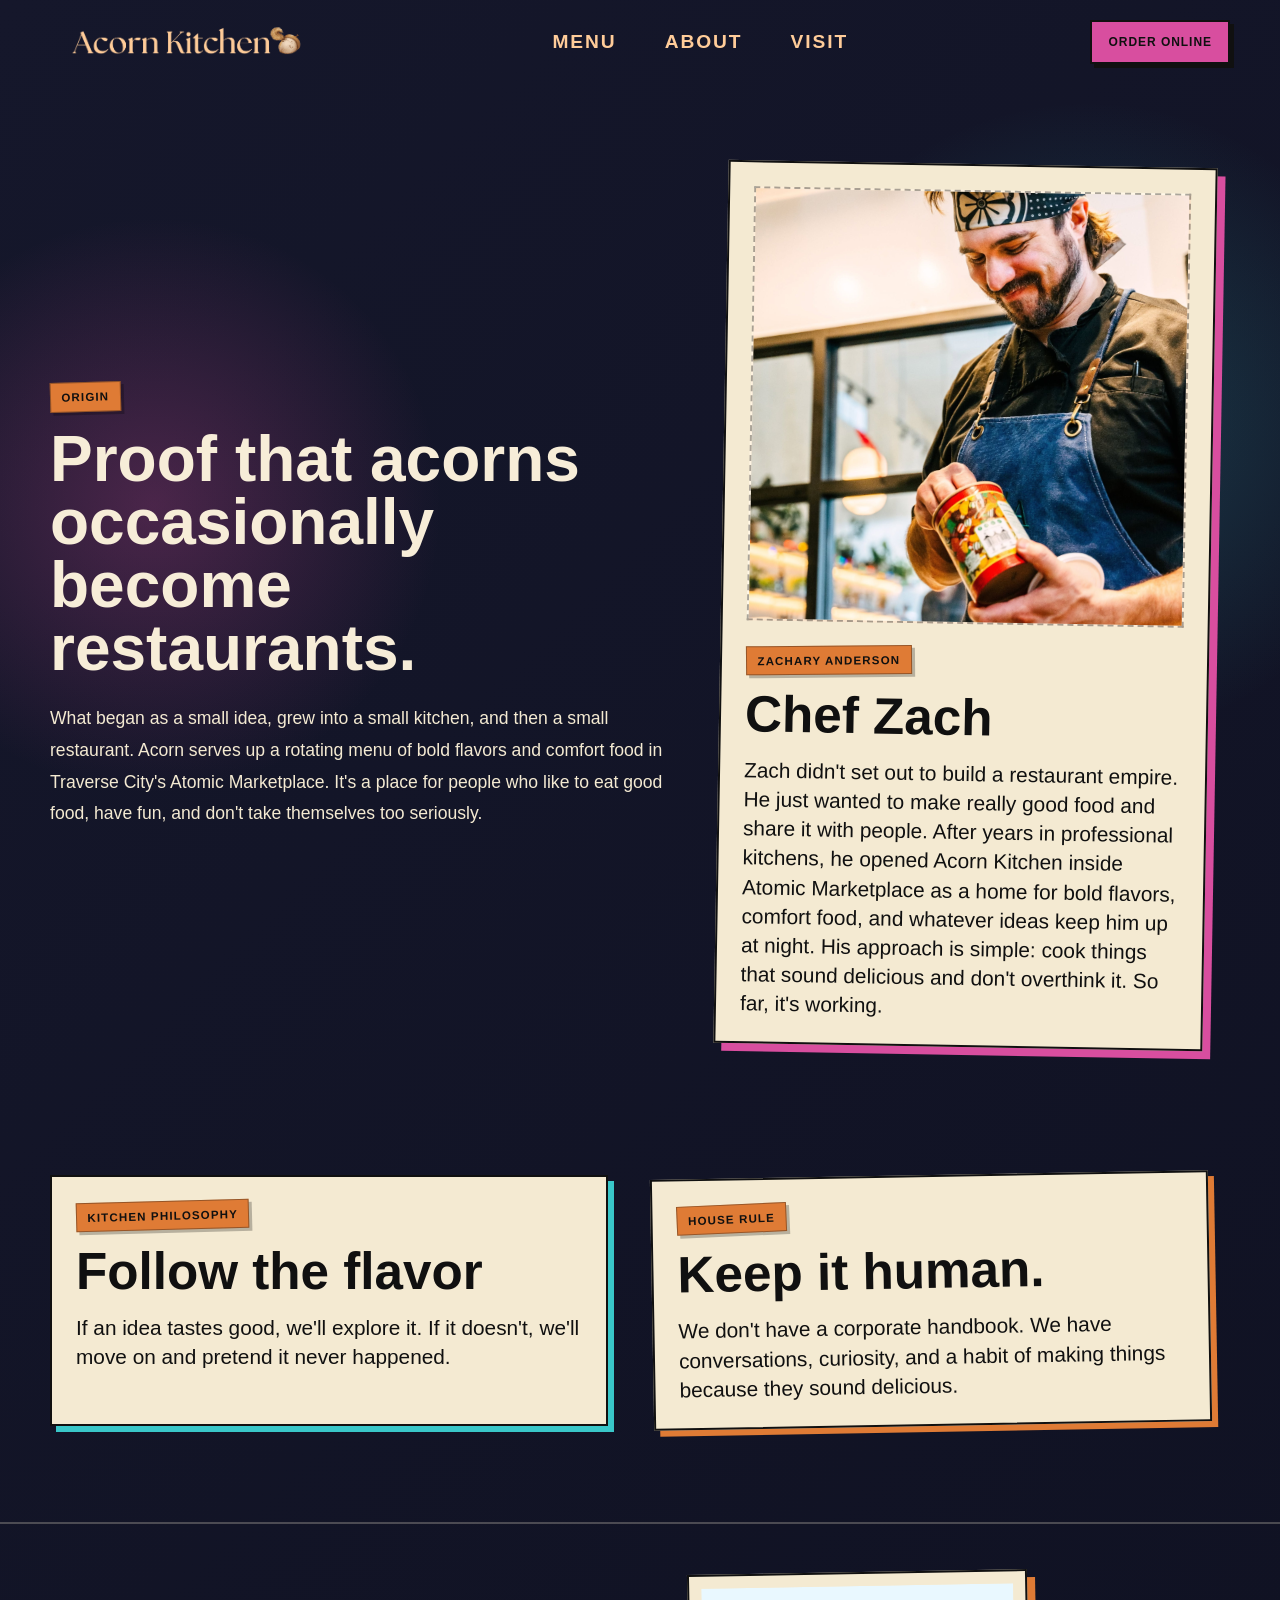
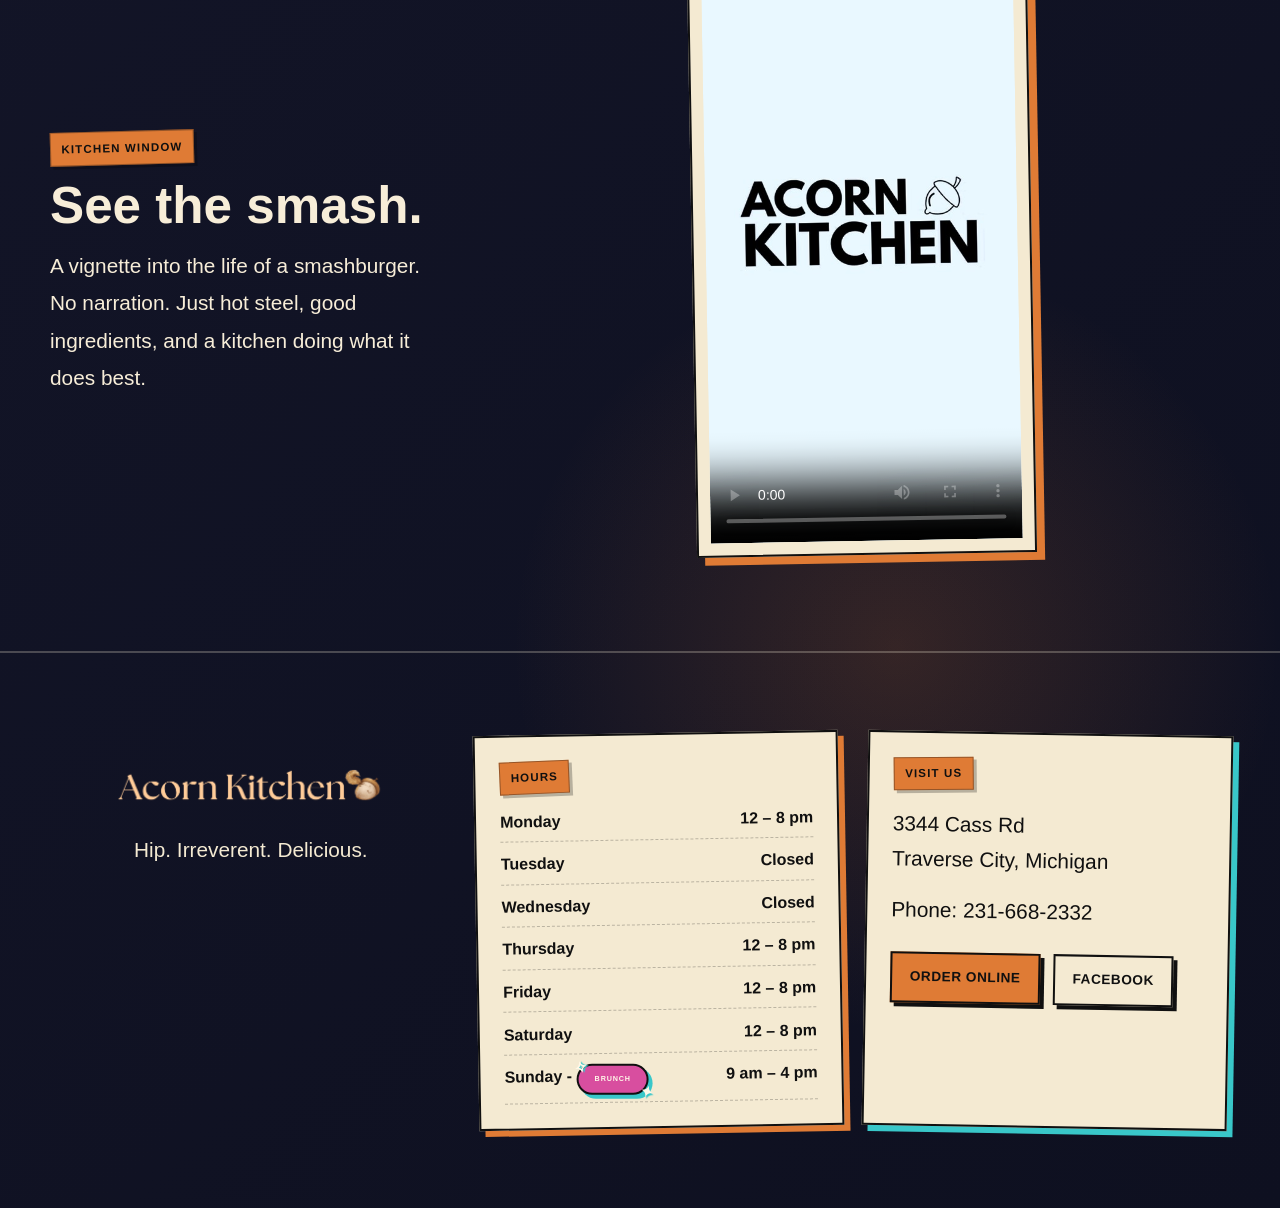
==== commit a6b6de0a: "Add phone number back" ====
--- a/about.html
+++ b/about.html
@@ -173,11 +173,11 @@
           3344 Cass Rd<br />
           Traverse City, Michigan
         </p>
-        <!-- PAUSE PHONE NUMBER
+        
         <p>
-          Phone: <a href="tel:+12312523034">231-252-3034</a>
+          Phone: <a href="tel:+12316682332">231-668-2332</a>
         </p>
-        -->
+
         <div class="footer-actions">
           <a href="https://www.toasttab.com/local/order/acorn-kitchen-3344-cass-rd" class="btn btn-dark" target="_blank"
             rel="noopener noreferrer">
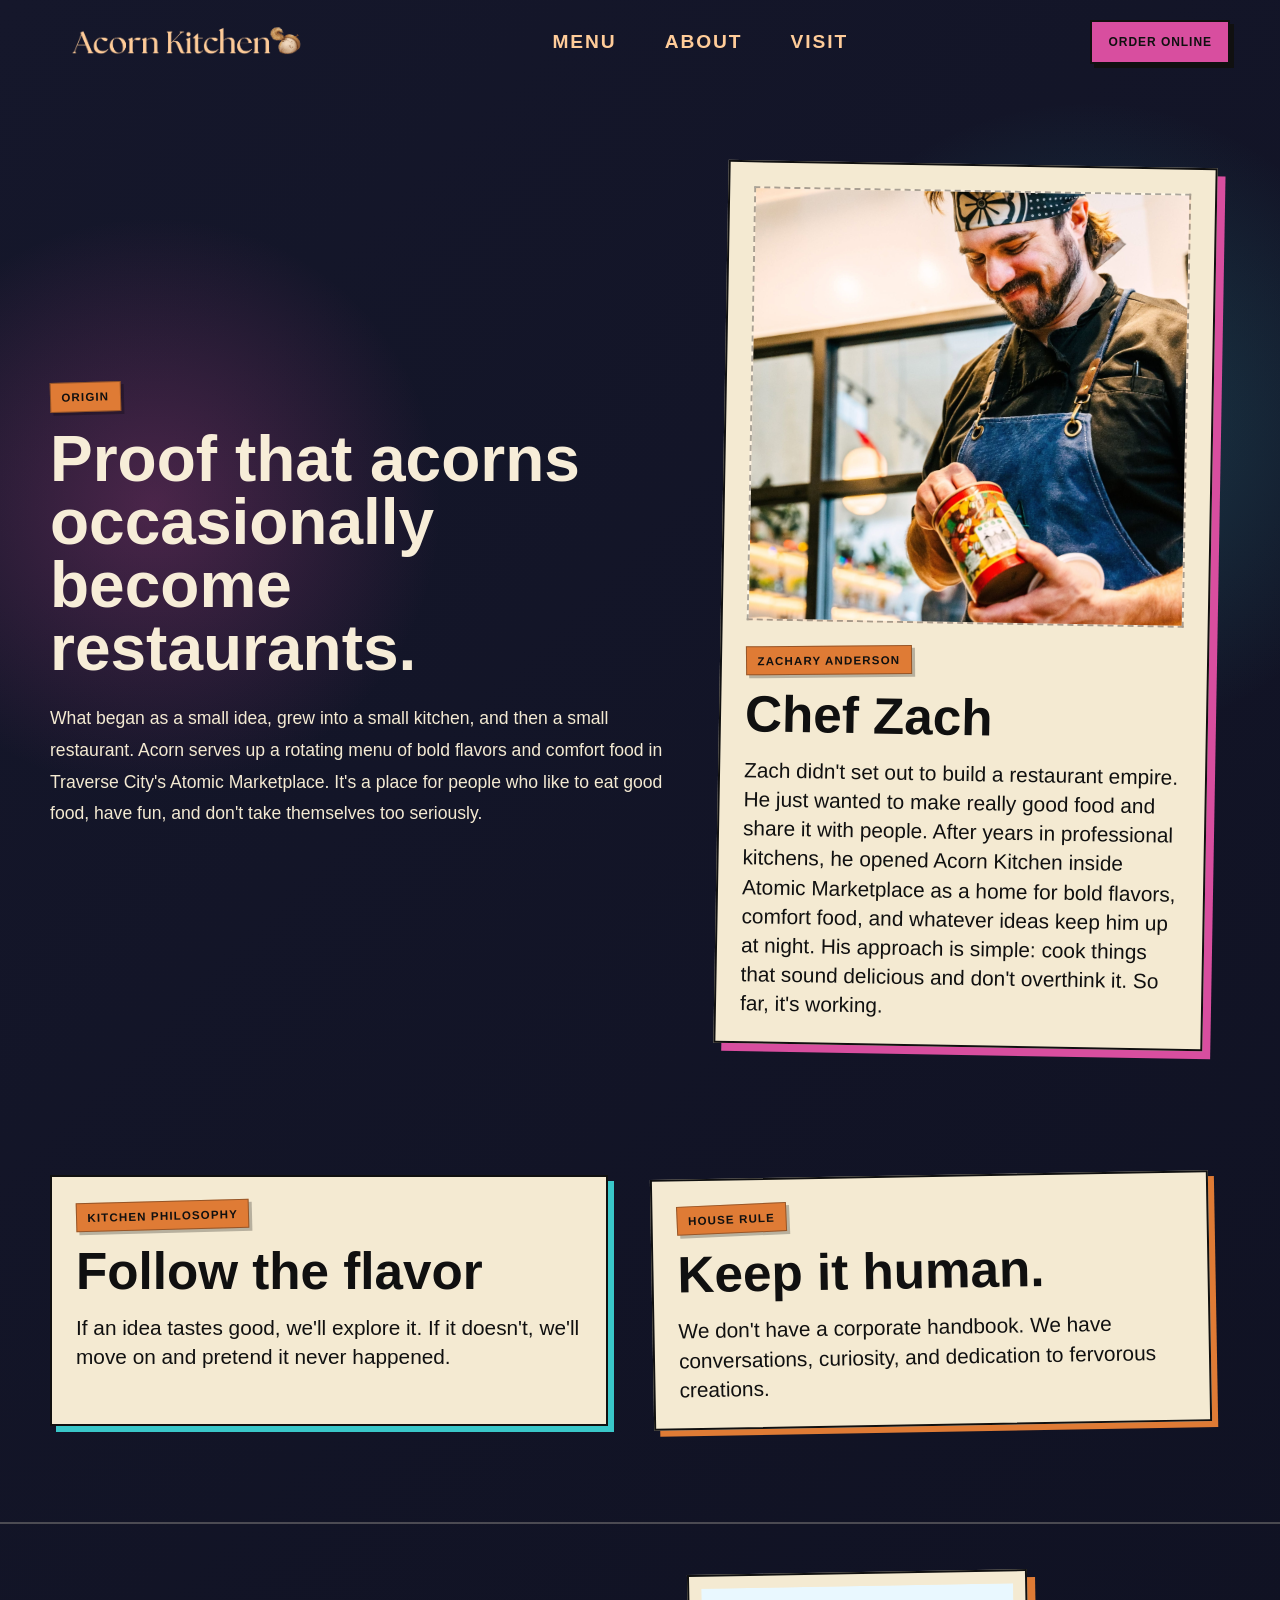
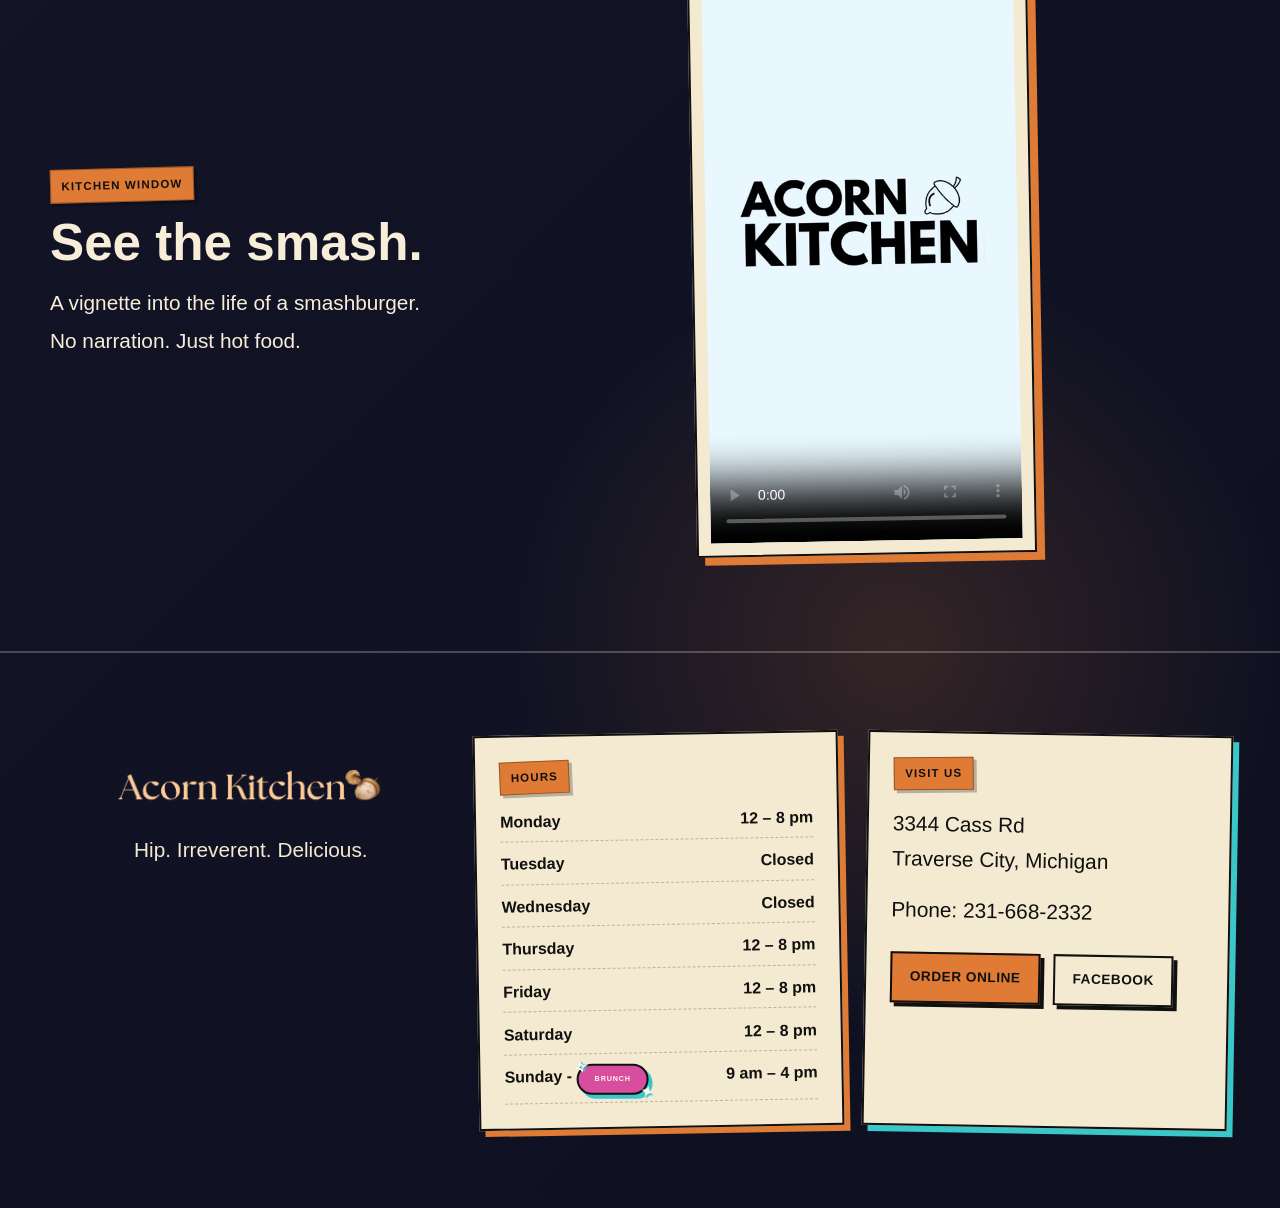
==== commit 1ab4554e: "update copy for many parts of the site. simpler wording." ====
--- a/about.html
+++ b/about.html
@@ -121,8 +121,7 @@
           <p class="stamp">House Rule</p>
           <h2>Keep it human.</h2>
           <p>
-            We don't have a corporate handbook. We have conversations, curiosity, and a habit of making things because
-            they sound delicious.
+            We don't have a corporate handbook. We have conversations, curiosity, and dedication to fervorous creations.
           </p>
         </article>
       </div>
@@ -133,8 +132,7 @@
           <p class="stamp">Kitchen Window</p>
           <h2>See the smash.</h2>
           <p>
-            A vignette into the life of a smashburger. No narration. Just hot steel, good ingredients, and a kitchen
-            doing what it does best.
+            A vignette into the life of a smashburger. No narration. Just hot food.
           </p>
         </div>
         <div class="video-frame">
--- a/css/global.css
+++ b/css/global.css
@@ -147,29 +147,6 @@
   max-width: 9ch;
 }
 
-.facebook-frame {
-  width: 100%;
-  max-width: 520px;
-  justify-self: end;
-
-  padding: 0.75rem;
-  background: var(--paper);
-  border: var(--border);
-  box-shadow: 8px 8px 0 var(--cyan);
-
-  overflow: hidden;
-  transform: rotate(-0.5deg);
-}
-
-.facebook-frame iframe {
-  display: block;
-  width: 100%;
-  max-width: 100%;
-  height: 520px;
-  border: 0;
-  overflow: hidden;
-  background: var(--white);
-}
 .brunch-badge {
   position: relative;
   display: inline-flex;
@@ -248,7 +225,7 @@
     width: min(380px, calc(100vw - 32px));
     max-height: calc(100vh - 48px);
 
-    background: #fff;
+    background: #ffffff;
     border: 3px solid #111;
     box-shadow: 8px 8px 0 #111;
 
@@ -346,17 +323,7 @@
         max-height: calc(100vh - 115px);
     }
 }
-@media (max-width: 800px) {
-  .split-section {
-    grid-template-columns: 1fr;
-  }
-
-  .facebook-frame {
-    justify-self: stretch;
-    max-width: 100%;
-    transform: none;
-  }
-}
+
 @media (max-width: 650px) {
   h1 {
     font-size: clamp(2.5rem, 13vw, 4rem);
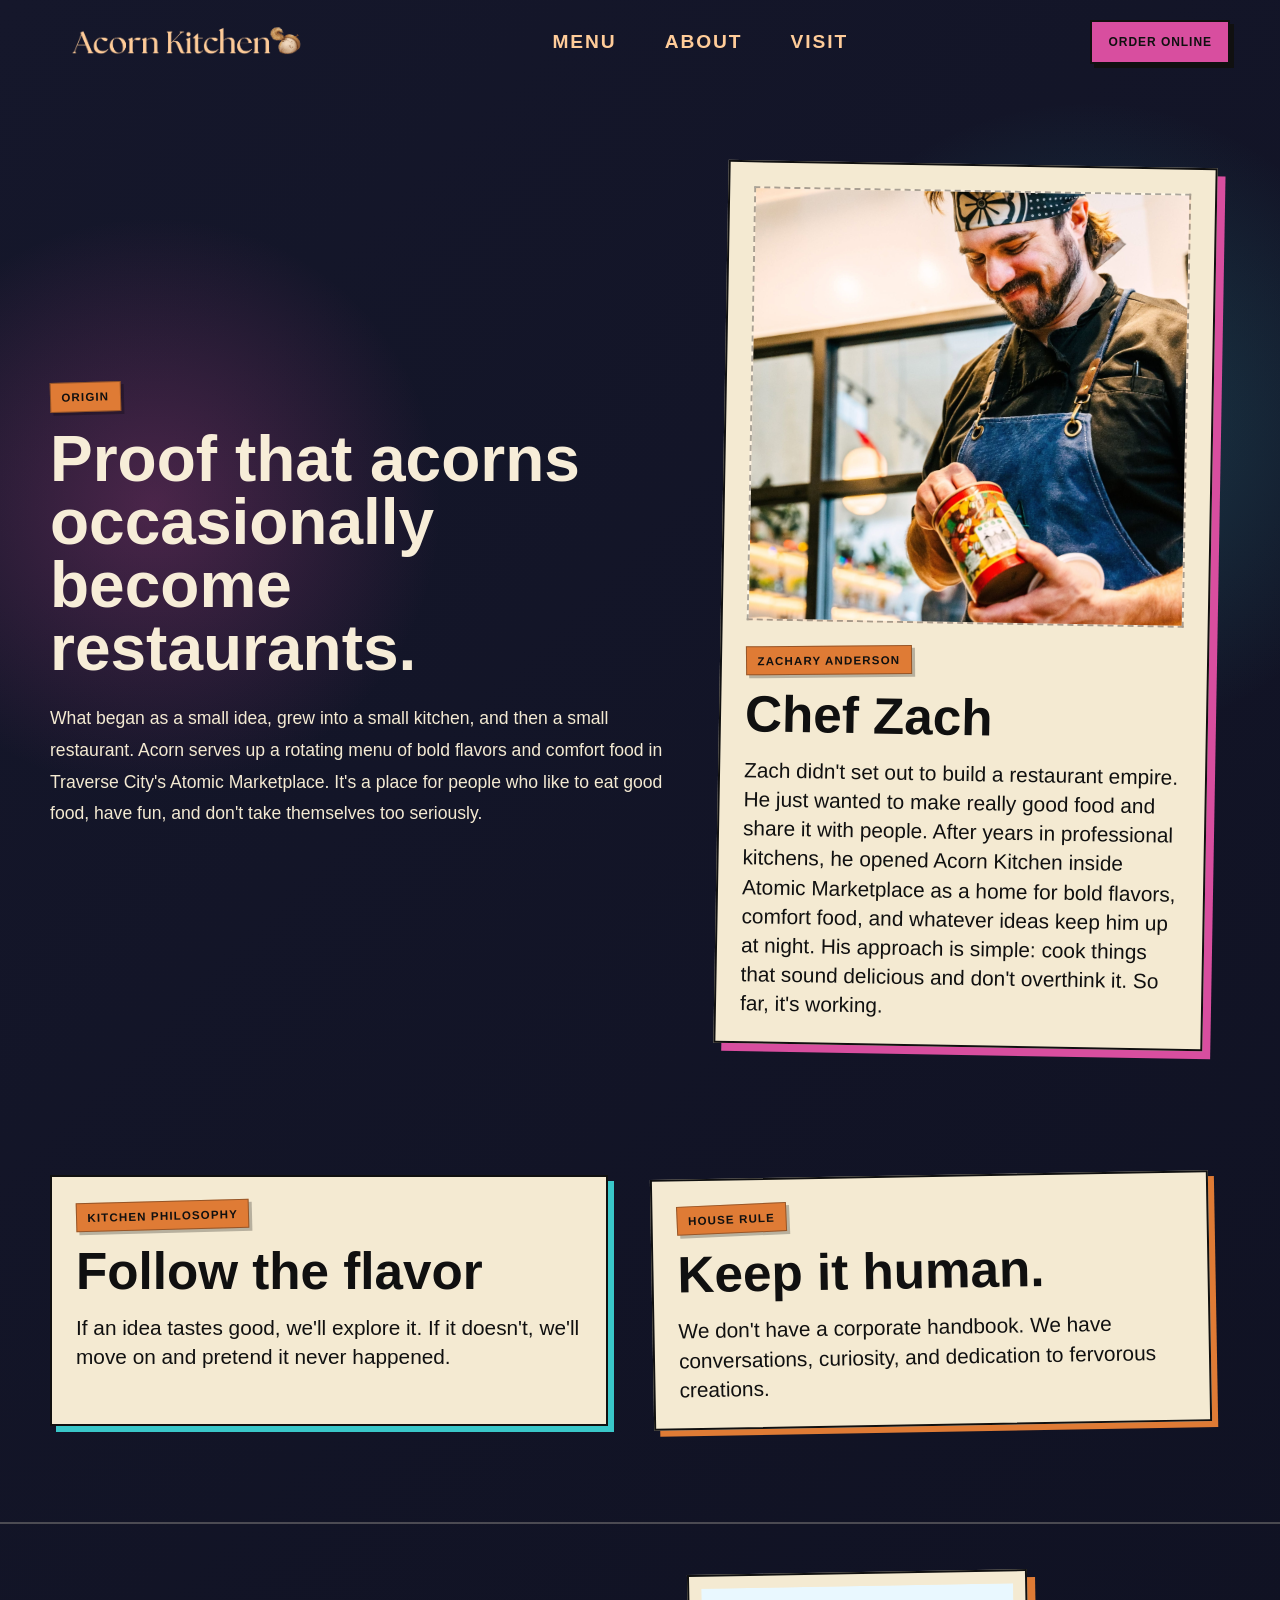
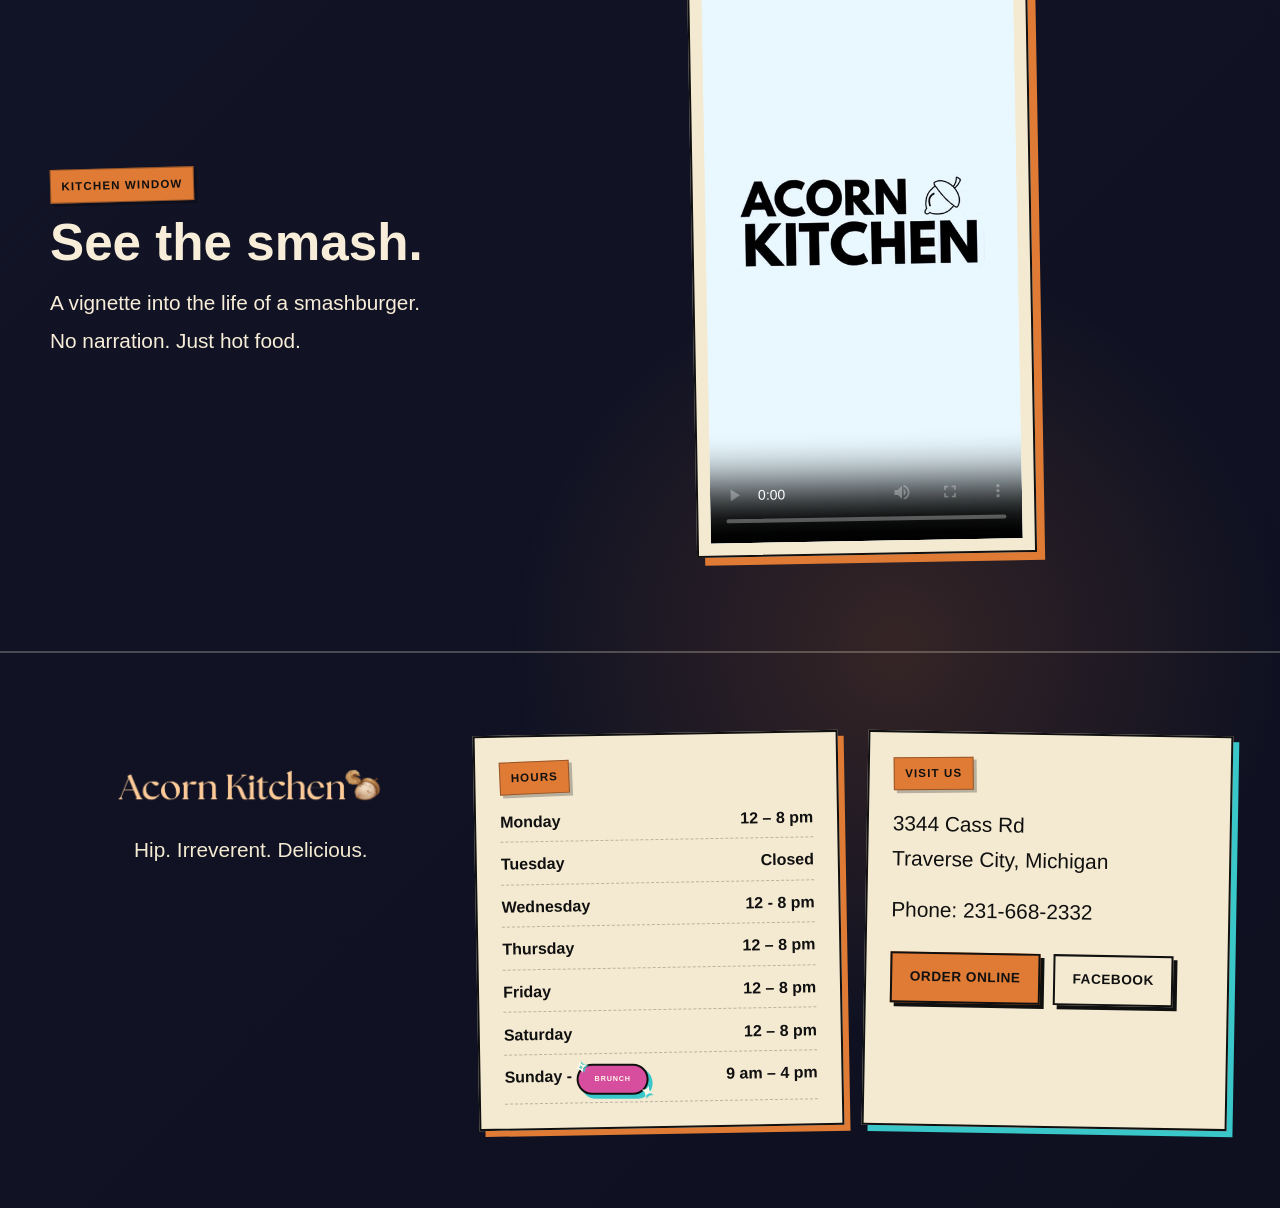
==== commit 04029a1e: "Open on wednesday" ====
--- a/about.html
+++ b/about.html
@@ -156,7 +156,7 @@
         <ul class="hours-list">
           <li><span>Monday</span><span>12 – 8 pm</span></li>
           <li><span>Tuesday</span><span>Closed</span></li>
-          <li><span>Wednesday</span><span>Closed</span></li>
+          <li><span>Wednesday</span><span>12 - 8 pm</span></li>
           <li><span>Thursday</span><span>12 – 8 pm</span></li>
           <li><span>Friday</span><span>12 – 8 pm</span></li>
           <li><span>Saturday</span><span>12 – 8 pm</span></li>
